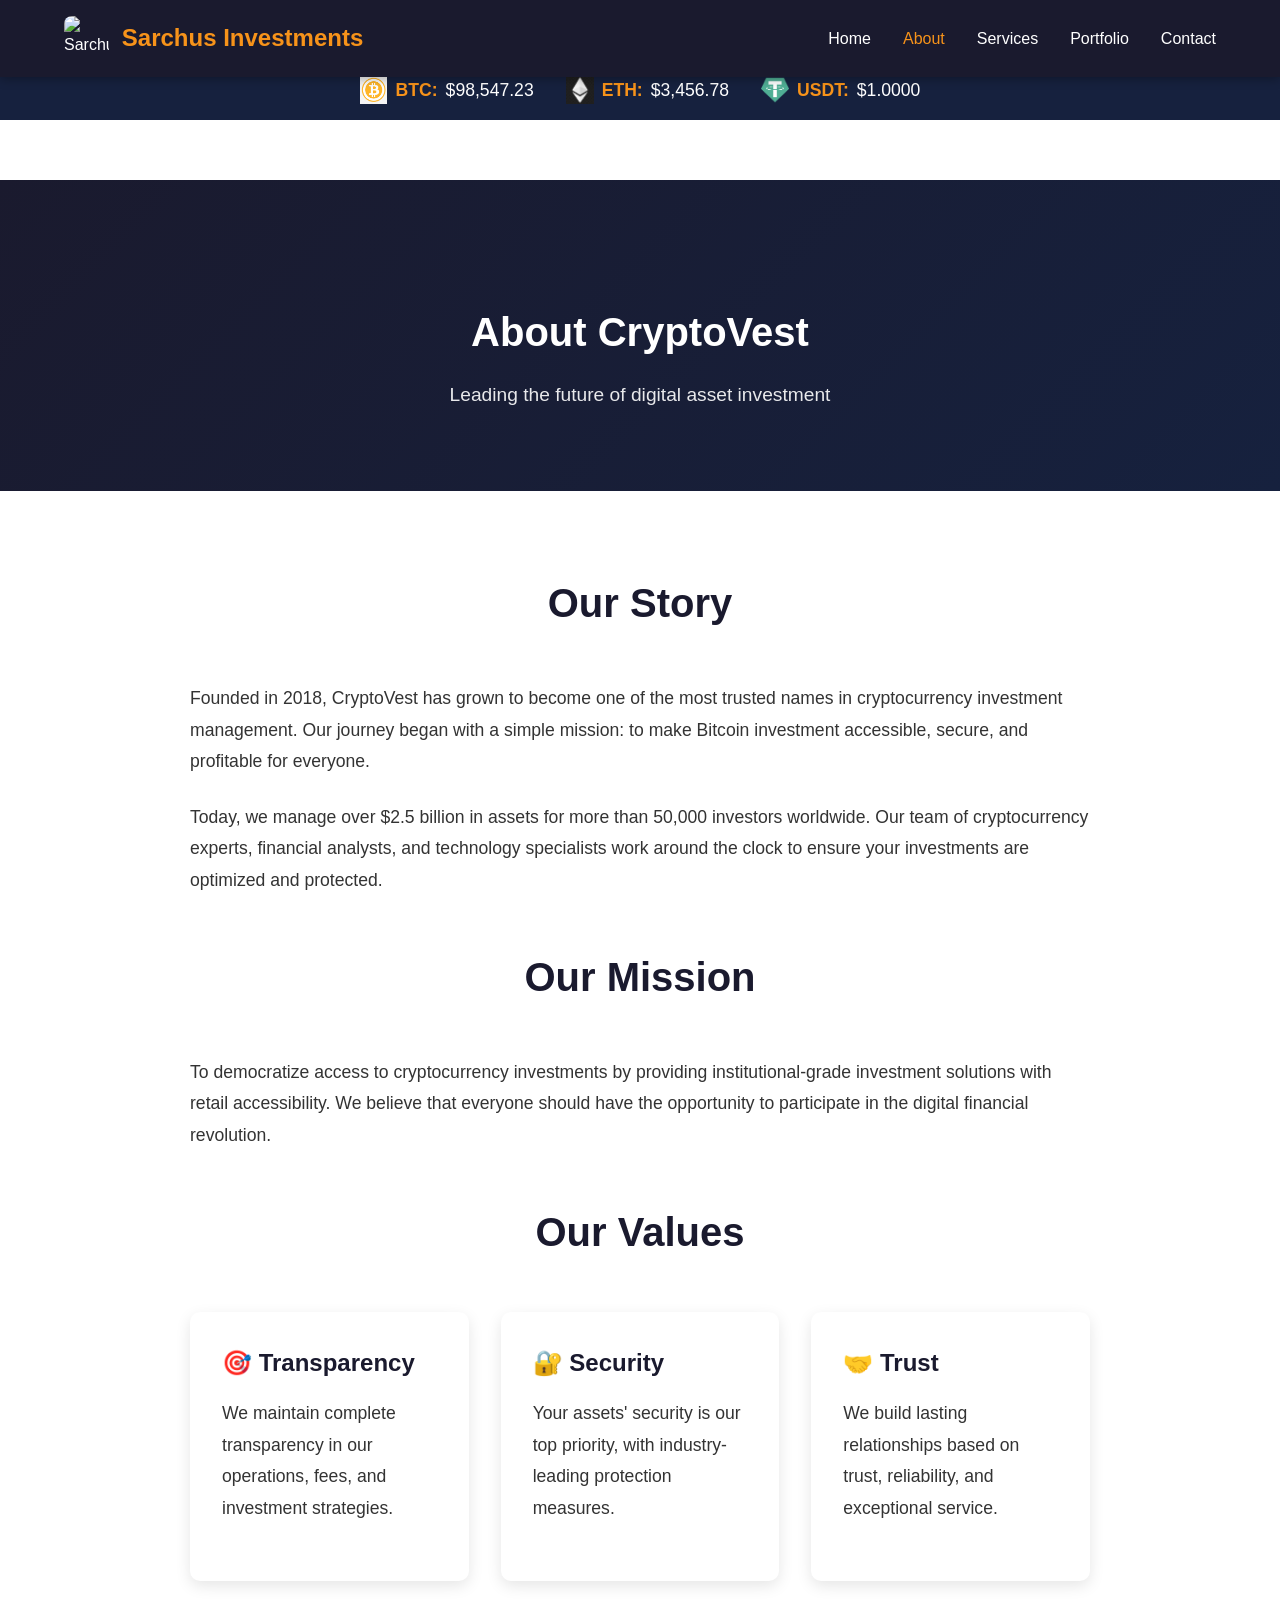
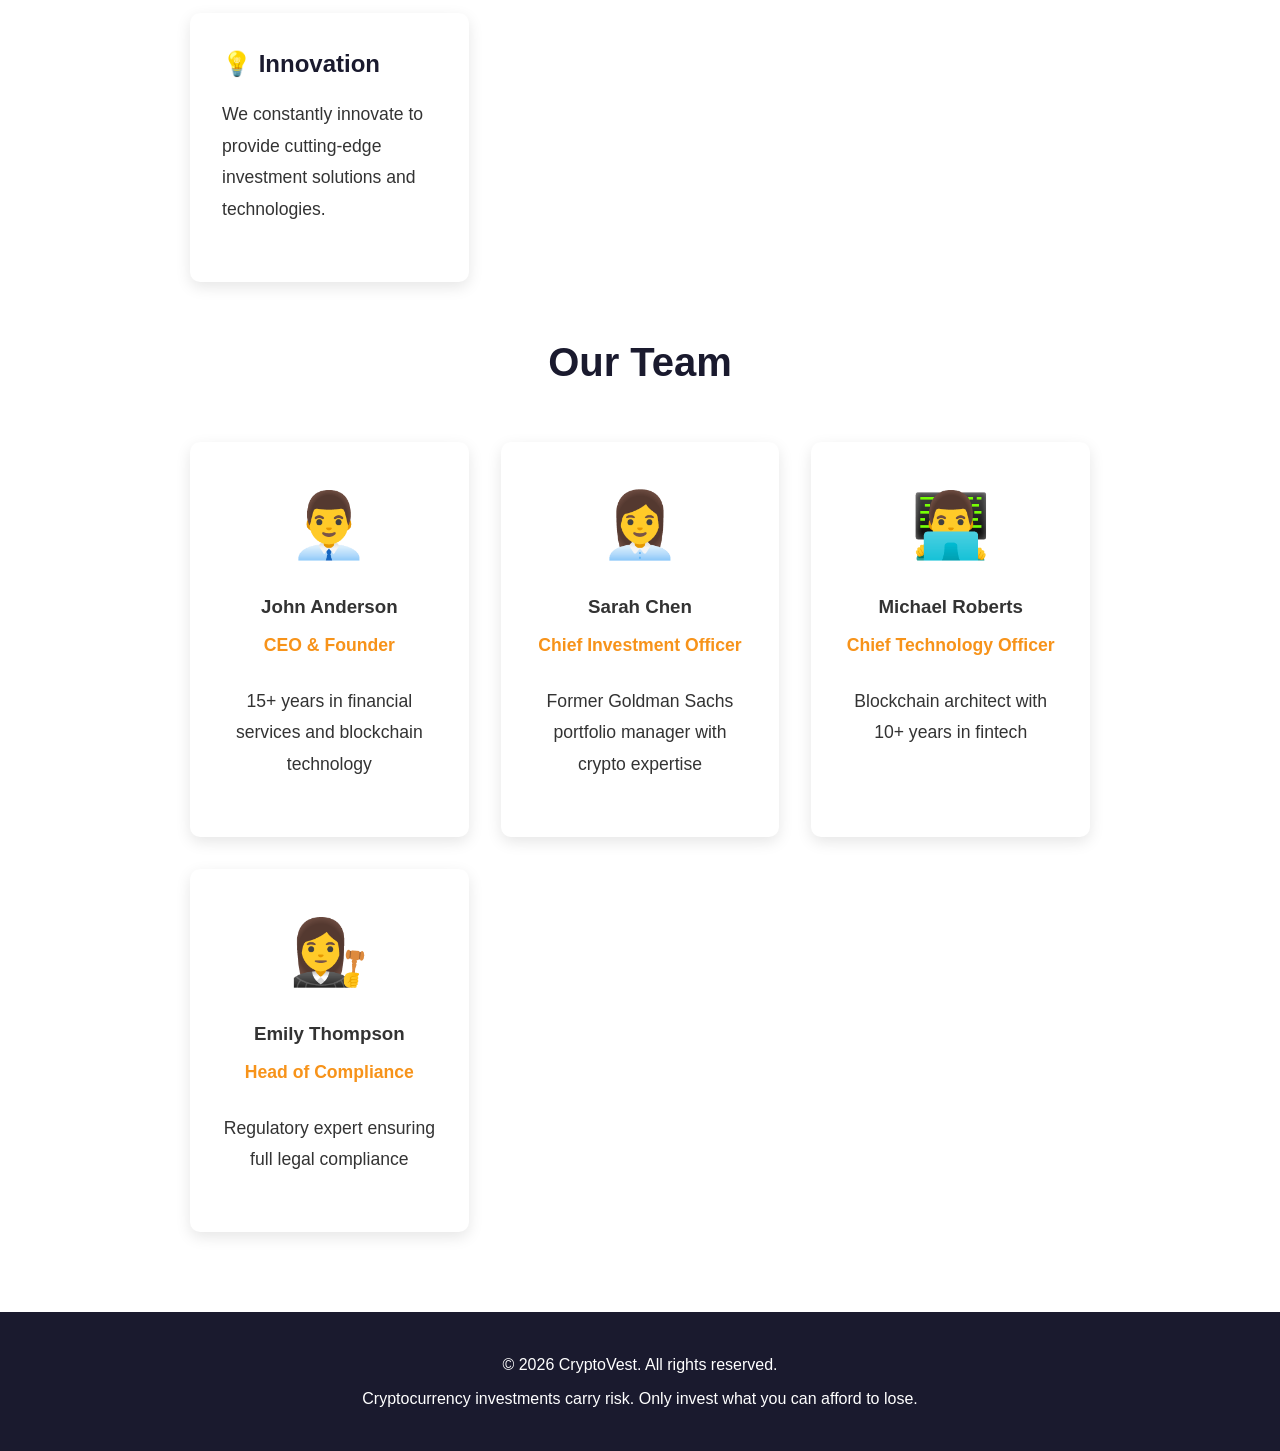
==== about.html @ 486a1a9c "Fix HTML structure and update stylesheet link" ====
<!DOCTYPE html>
<html lang="en">
<head>
    <meta charset="UTF-8">
    <meta name="viewport" content="width=device-width, initial-scale=1.0">
    <title>About Us - CryptoVest</title>
    <link rel="stylesheet" href="styles.css">
</head>
<body>
    <nav>
        <div class="container">
            <a href="index.html" class="logo-link">
                <img src="sarchusInvestments.png" alt="Sarchus Investments" class="logo-img">
                <span class="logo-text">Sarchus Investments</span>
            </a>
            <button class="mobile-menu-toggle" onclick="toggleMobileMenu()">
                <span></span>
                <span></span>
                <span></span>
            </button>
            <ul class="nav-menu">
                <li><a href="index.html">Home</a></li>
                <li><a href="about.html">About</a></li>
                <li><a href="services.html">Services</a></li>
                <li><a href="portfolio.html">Portfolio</a></li>
                <li><a href="contact.html">Contact</a></li>
            </ul>
        </div>
    </nav>

    <div class="btc-price" id="cryptoPrices">     
        <div class="crypto-price-item">
            <img src="btc.png" alt="Bitcoin" class="crypto-icon">
            <span class="crypto-name">BTC:</span>
            <span id="btcPrice">Loading...</span>
        </div>
        <div class="crypto-price-item">
            <img src="eth.png" alt="Ethereum" class="crypto-icon">
            <span class="crypto-name">ETH:</span>
            <span id="ethPrice">Loading...</span>
        </div>
        <div class="crypto-price-item">
            <img src="usdt.png" alt="USDT" class="crypto-icon">
            <span class="crypto-name">USDT:</span>
            <span id="usdtPrice">Loading...</span>
        </div>
</div>
    <section class="page-header">
        <h1>About CryptoVest</h1>
        <p>Leading the future of digital asset investment</p>
    </section>

    <section class="section">
        <div class="about-content">
            <h2>Our Story</h2>
            <p>Founded in 2018, CryptoVest has grown to become one of the most trusted names in cryptocurrency investment management. Our journey began with a simple mission: to make Bitcoin investment accessible, secure, and profitable for everyone.</p>
            
            <p>Today, we manage over $2.5 billion in assets for more than 50,000 investors worldwide. Our team of cryptocurrency experts, financial analysts, and technology specialists work around the clock to ensure your investments are optimized and protected.</p>

            <h2 style="margin-top: 3rem;">Our Mission</h2>
            <p>To democratize access to cryptocurrency investments by providing institutional-grade investment solutions with retail accessibility. We believe that everyone should have the opportunity to participate in the digital financial revolution.</p>

            <h2 style="margin-top: 3rem;">Our Values</h2>
            <div class="values-grid">
                <div class="value-card">
                    <h3>🎯 Transparency</h3>
                    <p>We maintain complete transparency in our operations, fees, and investment strategies.</p>
                </div>
                <div class="value-card">
                    <h3>🔐 Security</h3>
                    <p>Your assets' security is our top priority, with industry-leading protection measures.</p>
                </div>
                <div class="value-card">
                    <h3>🤝 Trust</h3>
                    <p>We build lasting relationships based on trust, reliability, and exceptional service.</p>
                </div>
                <div class="value-card">
                    <h3>💡 Innovation</h3>
                    <p>We constantly innovate to provide cutting-edge investment solutions and technologies.</p>
                </div>
            </div>

            <h2 style="margin-top: 3rem;">Our Team</h2>
            <div class="team-grid">
                <div class="team-member">
                    <div class="team-avatar">👨‍💼</div>
                    <h3>John Anderson</h3>
                    <p class="team-role">CEO & Founder</p>
                    <p>15+ years in financial services and blockchain technology</p>
                </div>
                <div class="team-member">
                    <div class="team-avatar">👩‍💼</div>
                    <h3>Sarah Chen</h3>
                    <p class="team-role">Chief Investment Officer</p>
                    <p>Former Goldman Sachs portfolio manager with crypto expertise</p>
                </div>
                <div class="team-member">
                    <div class="team-avatar">👨‍💻</div>
                    <h3>Michael Roberts</h3>
                    <p class="team-role">Chief Technology Officer</p>
                    <p>Blockchain architect with 10+ years in fintech</p>
                </div>
                <div class="team-member">
                    <div class="team-avatar">👩‍⚖️</div>
                    <h3>Emily Thompson</h3>
                    <p class="team-role">Head of Compliance</p>
                    <p>Regulatory expert ensuring full legal compliance</p>
                </div>
            </div>
        </div>
    </section>

    <footer>
        <p>&copy; 2026 CryptoVest. All rights reserved.</p>
        <p>Cryptocurrency investments carry risk. Only invest what you can afford to lose.</p>
    </footer>

    <script src="main.js"></script>
</body>

</html>
---- styles.css ----
* {
    margin: 0;
    padding: 0;
    box-sizing: border-box;
}

:root {
    --primary: #f7931a;
    --secondary: #4a90e2;
    --dark: #1a1a2e;
    --light: #f8f9fa;
    --accent: #16213e;
}

body {
    font-family: 'Segoe UI', Tahoma, Geneva, Verdana, sans-serif;
    line-height: 1.6;
    color: #333;
}

/* Navigation */
nav {
    background: var(--dark);
    padding: 1rem 5%;
    position: fixed;
    width: 100%;
    top: 0;
    z-index: 1000;
    box-shadow: 0 2px 10px rgba(0,0,0,0.3);
}

nav .container {
    display: flex;
    justify-content: space-between;
    align-items: center;
    max-width: 1200px;
    margin: 0 auto;
}

.logo-link {
    display: flex;
    align-items: center;
    gap: 0.8rem;
    text-decoration: none;
    transition: opacity 0.3s;
}

.logo-link:hover {
    opacity: 0.8;
}

.logo-img {
    width: 45px;
    height: 45px;
    object-fit: contain;
    border-radius: 8px;
}

.logo-text {
    font-size: 1.5rem;
    font-weight: bold;
    color: var(--primary);
}

.mobile-menu-toggle {
    display: none;
    flex-direction: column;
    gap: 4px;
    background: none;
    border: none;
    cursor: pointer;
    padding: 5px;
}

.mobile-menu-toggle.active span:nth-child(1) {
    transform: rotate(45deg) translate(5px, 5px);
}

.mobile-menu-toggle.active span:nth-child(2) {
    opacity: 0;
}

.mobile-menu-toggle.active span:nth-child(3) {
    transform: rotate(-45deg) translate(7px, -6px);
}

.mobile-menu-toggle span {
    width: 25px;
    height: 3px;
    background: white;
    border-radius: 2px;
    transition: all 0.3s;
}

.nav-menu {
    display: flex;
    list-style: none;
    gap: 2rem;
    margin: 0;
    padding: 0;
}

/* Desktop - Ensure hamburger is hidden and menu is visible */
@media (min-width: 769px) {
    .mobile-menu-toggle {
        display: none !important;
    }
    
    .nav-menu {
        position: static !important;
        flex-direction: row !important;
        width: auto !important;
        height: auto !important;
        background: transparent !important;
        padding: 0 !important;
        left: auto !important;
    }
    
    .nav-menu.active {
        left: auto !important;
    }
}

nav a {
    color: white;
    text-decoration: none;
    transition: color 0.3s;
}

nav a:hover,
nav a.active {
    color: var(--primary);
}

.nav-login {
    padding: 0.5rem 1.2rem;
    border: 2px solid var(--primary);
    border-radius: 5px;
    transition: all 0.3s;
}

.nav-login:hover {
    background: var(--primary);
    color: white !important;
}

.nav-register {
    padding: 0.5rem 1.2rem;
    background: var(--primary);
    border-radius: 5px;
    transition: all 0.3s;
}

.nav-register:hover {
    background: #d47e16;
    color: white !important;
}

/* Bitcoin Price Ticker */
.btc-price {
    background: var(--accent);
    color: white;
    padding: 1rem;
    text-align: center;
    font-size: 1.1rem;
    margin-top: 60px;
    display: flex;
    align-items: center;
    justify-content: center;
    gap: 2rem;
    flex-wrap: wrap;
}

.crypto-price-item {
    display: flex;
    align-items: center;
    gap: 0.5rem;
}

.crypto-icon {
    width: 28px;
    height: 28px;
    object-fit: contain;
    animation: pulse 2s infinite;
}

.crypto-name {
    font-weight: bold;
    color: var(--primary);
}

@keyframes pulse {
    0%, 100% {
        transform: scale(1);
    }
    50% {
        transform: scale(1.05);
    }
}

/* Hero Section */
.hero {
    background: linear-gradient(135deg, var(--dark) 0%, var(--accent) 100%);
    color: white;
    padding: 150px 5% 100px;
    text-align: center;
}

.hero h1 {
    font-size: 3rem;
    margin-bottom: 1rem;
    animation: fadeInUp 1s ease;
}

.hero p {
    font-size: 1.3rem;
    margin-bottom: 2rem;
    opacity: 0.9;
}

/* Page Header */
.page-header {
    background: linear-gradient(135deg, var(--dark) 0%, var(--accent) 100%);
    color: white;
    padding: 120px 5% 80px;
    text-align: center;
    margin-top: 60px;
}

.page-header h1 {
    font-size: 2.5rem;
    margin-bottom: 1rem;
}

.page-header p {
    font-size: 1.2rem;
    opacity: 0.9;
}

/* CTA Button */
.cta-button {
    background: var(--primary);
    color: white;
    padding: 15px 40px;
    border: none;
    border-radius: 50px;
    font-size: 1.1rem;
    cursor: pointer;
    transition: transform 0.3s, box-shadow 0.3s;
}

.cta-button:hover {
    transform: translateY(-3px);
    box-shadow: 0 10px 25px rgba(247, 147, 26, 0.4);
}

/* Stats Section */
.stats {
    display: grid;
    grid-template-columns: repeat(auto-fit, minmax(250px, 1fr));
    gap: 2rem;
    padding: 3rem 5%;
    background: var(--light);
    max-width: 1200px;
    margin: -50px auto 0;
    border-radius: 10px;
    box-shadow: 0 5px 20px rgba(0,0,0,0.1);
}

.stat-card {
    text-align: center;
    padding: 2rem;
}

.stat-card h3 {
    font-size: 2.5rem;
    color: var(--primary);
    margin-bottom: 0.5rem;
}

/* Section */
.section {
    padding: 80px 5%;
    max-width: 1200px;
    margin: 0 auto;
}

.section h2 {
    font-size: 2.5rem;
    text-align: center;
    margin-bottom: 3rem;
    color: var(--dark);
}

/* Features */
.features {
    display: grid;
    grid-template-columns: repeat(auto-fit, minmax(300px, 1fr));
    gap: 2rem;
}

.feature-card {
    background: white;
    padding: 2rem;
    border-radius: 10px;
    box-shadow: 0 5px 15px rgba(0,0,0,0.1);
    transition: transform 0.3s;
}

.feature-card:hover {
    transform: translateY(-10px);
}

.feature-icon {
    font-size: 3rem;
    margin-bottom: 1rem;
}

.feature-card h3 {
    color: var(--dark);
    margin-bottom: 1rem;
}

/* Pricing */
.pricing {
    background: var(--light);
}

.pricing-cards {
    display: grid;
    grid-template-columns: repeat(auto-fit, minmax(280px, 1fr));
    gap: 2rem;
}

.pricing-card {
    background: white;
    padding: 2rem;
    border-radius: 10px;
    text-align: center;
    box-shadow: 0 5px 15px rgba(0,0,0,0.1);
    transition: transform 0.3s;
}

.pricing-card:hover {
    transform: scale(1.05);
}

.pricing-card.featured {
    border: 3px solid var(--primary);
    transform: scale(1.05);
}

.price {
    font-size: 3rem;
    color: var(--primary);
    margin: 1rem 0;
}

.price span {
    font-size: 1.2rem;
}

.pricing-features {
    list-style: none;
    margin: 2rem 0;
    text-align: left;
}

.pricing-features li {
    padding: 0.5rem 0;
    border-bottom: 1px solid #eee;
}

.pricing-features li:before {
    content: "✓ ";
    color: var(--primary);
    font-weight: bold;
    margin-right: 0.5rem;
}

/* About Page Styles */
.about-content {
    max-width: 900px;
    margin: 0 auto;
}

.about-content p {
    margin-bottom: 1.5rem;
    font-size: 1.1rem;
    line-height: 1.8;
}

.values-grid {
    display: grid;
    grid-template-columns: repeat(auto-fit, minmax(250px, 1fr));
    gap: 2rem;
    margin-top: 2rem;
}

.value-card {
    background: white;
    padding: 2rem;
    border-radius: 10px;
    box-shadow: 0 5px 15px rgba(0,0,0,0.1);
}

.value-card h3 {
    font-size: 1.5rem;
    margin-bottom: 1rem;
    color: var(--dark);
}

.team-grid {
    display: grid;
    grid-template-columns: repeat(auto-fit, minmax(250px, 1fr));
    gap: 2rem;
    margin-top: 2rem;
}

.team-member {
    background: white;
    padding: 2rem;
    border-radius: 10px;
    box-shadow: 0 5px 15px rgba(0,0,0,0.1);
    text-align: center;
}

.team-avatar {
    font-size: 4rem;
    margin-bottom: 1rem;
}

.team-role {
    color: var(--primary);
    font-weight: bold;
    margin: 0.5rem 0;
}

/* Services Page Styles */
.services-grid {
    display: grid;
    gap: 3rem;
}

.service-detail {
    background: white;
    padding: 2.5rem;
    border-radius: 10px;
    box-shadow: 0 5px 15px rgba(0,0,0,0.1);
}

.service-icon {
    font-size: 4rem;
    margin-bottom: 1rem;
}

.service-detail h2 {
    color: var(--dark);
    margin-bottom: 1rem;
    text-align: left;
    font-size: 1.8rem;
}

.service-detail p {
    margin-bottom: 1.5rem;
    line-height: 1.8;
}

.service-list {
    list-style: none;
    margin: 1.5rem 0;
}

.service-list li {
    padding: 0.5rem 0;
    padding-left: 1.5rem;
    position: relative;
}

.service-list li:before {
    content: "✓";
    color: var(--primary);
    position: absolute;
    left: 0;
    font-weight: bold;
}

.process-steps {
    display: grid;
    grid-template-columns: repeat(auto-fit, minmax(200px, 1fr));
    gap: 2rem;
    margin-top: 3rem;
}

.step {
    text-align: center;
    padding: 2rem;
}

.step-number {
    width: 60px;
    height: 60px;
    background: var(--primary);
    color: white;
    border-radius: 50%;
    display: flex;
    align-items: center;
    justify-content: center;
    font-size: 1.5rem;
    font-weight: bold;
    margin: 0 auto 1rem;
}

/* Portfolio Page Styles */
.portfolio-summary {
    display: grid;
    grid-template-columns: repeat(auto-fit, minmax(250px, 1fr));
    gap: 2rem;
    margin-bottom: 3rem;
}

.summary-card {
    background: white;
    padding: 2rem;
    border-radius: 10px;
    box-shadow: 0 5px 15px rgba(0,0,0,0.1);
}

.summary-card h3 {
    font-size: 1rem;
    color: #666;
    margin-bottom: 1rem;
}

.portfolio-value {
    font-size: 2rem;
    font-weight: bold;
    color: var(--dark);
    margin-bottom: 0.5rem;
}

.change {
    font-size: 1rem;
    padding: 0.3rem 0.8rem;
    border-radius: 5px;
    background: #f0f0f0;
}

.change.positive {
    color: #27ae60;
    background: #d5f4e6;
}

.change.negative {
    color: #e74c3c;
    background: #fadbd8;
}

.portfolio-calculator {
    background: white;
    padding: 2.5rem;
    border-radius: 10px;
    box-shadow: 0 5px 15px rgba(0,0,0,0.1);
    margin-bottom: 3rem;
}

.calculator-inputs {
    display: grid;
    gap: 1.5rem;
}

.input-group {
    display: flex;
    flex-direction: column;
}

.input-group label {
    margin-bottom: 0.5rem;
    font-weight: 600;
}

.input-group input {
    padding: 12px;
    border: 1px solid #ddd;
    border-radius: 5px;
    font-size: 1rem;
}

.calculator-result {
    margin-top: 2rem;
    padding: 2rem;
    background: var(--light);
    border-radius: 10px;
}

.result-grid {
    display: grid;
    gap: 1rem;
    margin-top: 1rem;
}

.result-item {
    display: flex;
    justify-content: space-between;
    padding: 1rem;
    background: white;
    border-radius: 5px;
}

.result-label {
    font-weight: 600;
}

.result-value {
    font-size: 1.2rem;
    font-weight: bold;
}

.market-info {
    background: white;
    padding: 2.5rem;
    border-radius: 10px;
    box-shadow: 0 5px 15px rgba(0,0,0,0.1);
    margin-bottom: 3rem;
}

.market-stats {
    display: grid;
    grid-template-columns: repeat(auto-fit, minmax(200px, 1fr));
    gap: 2rem;
    margin-top: 2rem;
}

.market-stat {
    text-align: center;
    padding: 1.5rem;
    background: var(--light);
    border-radius: 10px;
}

.market-stat h4 {
    color: #666;
    margin-bottom: 0.5rem;
}

.market-stat p {
    font-size: 1.5rem;
    font-weight: bold;
    color: var(--primary);
}

.demo-notice {
    background: #fff3cd;
    border: 2px solid #ffc107;
    padding: 2rem;
    border-radius: 10px;
    text-align: center;
}

.demo-notice h3 {
    color: #856404;
    margin-bottom: 1rem;
}

.demo-notice a {
    color: var(--primary);
    text-decoration: none;
    font-weight: bold;
}

/* Contact Page Styles */
.contact-container {
    display: grid;
    grid-template-columns: 1fr 2fr;
    gap: 3rem;
}

.contact-info {
    background: white;
    padding: 2rem;
    border-radius: 10px;
    box-shadow: 0 5px 15px rgba(0,0,0,0.1);
    height: fit-content;
}

.info-item {
    display: flex;
    gap: 1rem;
    margin-bottom: 2rem;
    padding-bottom: 2rem;
    border-bottom: 1px solid #eee;
}

.info-icon {
    font-size: 2rem;
}

.info-item h3 {
    color: var(--dark);
    margin-bottom: 0.5rem;
}

.social-links {
    margin-top: 2rem;
}

.social-icons {
    display: flex;
    gap: 1rem;
    margin-top: 1rem;
}

.social-icon {
    padding: 0.8rem 1.5rem;
    background: var(--primary);
    color: white;
    text-decoration: none;
    border-radius: 5px;
    transition: transform 0.3s;
}

.social-icon:hover {
    transform: translateY(-3px);
}

.contact-form-container {
    background: white;
    padding: 2.5rem;
    border-radius: 10px;
    box-shadow: 0 5px 15px rgba(0,0,0,0.1);
}

.contact-form {
    display: grid;
    gap: 1.5rem;
}

.form-row {
    display: grid;
    grid-template-columns: 1fr 1fr;
    gap: 1rem;
}

.form-group {
    display: flex;
    flex-direction: column;
}

.form-group label {
    margin-bottom: 0.5rem;
    font-weight: 600;
}

.form-group input,
.form-group textarea,
.form-group select {
    padding: 12px;
    border: 1px solid #ddd;
    border-radius: 5px;
    font-size: 1rem;
}

.form-group textarea {
    resize: vertical;
}

.checkbox-group {
    flex-direction: row;
    align-items: center;
}

.checkbox-group input[type="checkbox"] {
    width: auto;
    margin-right: 0.5rem;
}

.checkbox-group a {
    color: var(--primary);
    text-decoration: none;
}

.success-message {
    background: #d4edda;
    border: 2px solid #28a745;
    padding: 2rem;
    border-radius: 10px;
    text-align: center;
}

.success-message h3 {
    color: #155724;
    margin-bottom: 1rem;
}

.faq-container {
    display: grid;
    gap: 2rem;
    max-width: 900px;
    margin: 0 auto;
}

.faq-item {
    background: white;
    padding: 2rem;
    border-radius: 10px;
    box-shadow: 0 5px 15px rgba(0,0,0,0.1);
}

.faq-item h3 {
    color: var(--dark);
    margin-bottom: 1rem;
}

/* Footer */
footer {
    background: var(--dark);
    color: white;
    text-align: center;
    padding: 2rem 5%;
}

footer p {
    margin: 0.5rem 0;
}

/* Animations */
@keyframes fadeInUp {
    from {
        opacity: 0;
        transform: translateY(30px);
    }
    to {
        opacity: 1;
        transform: translateY(0);
    }
}

/* Responsive Design */
@media (max-width: 768px) {
    .hero h1 {
        font-size: 2rem;
    }
    
    nav ul {
        gap: 1rem;
        font-size: 0.9rem;
    }

    .stats {
        margin-top: 0;
    }

    .contact-container {
        grid-template-columns: 1fr;
    }

    .form-row {
        grid-template-columns: 1fr;
    }
}

@media (max-width: 480px) {
    .logo {
        font-size: 1.4rem;
    }

    nav ul {
        gap: 0.5rem;
        font-size: 0.8rem;
    }

    .hero h1 {
        font-size: 1.5rem;
    }

    .hero p {
        font-size: 1rem;
    }
}
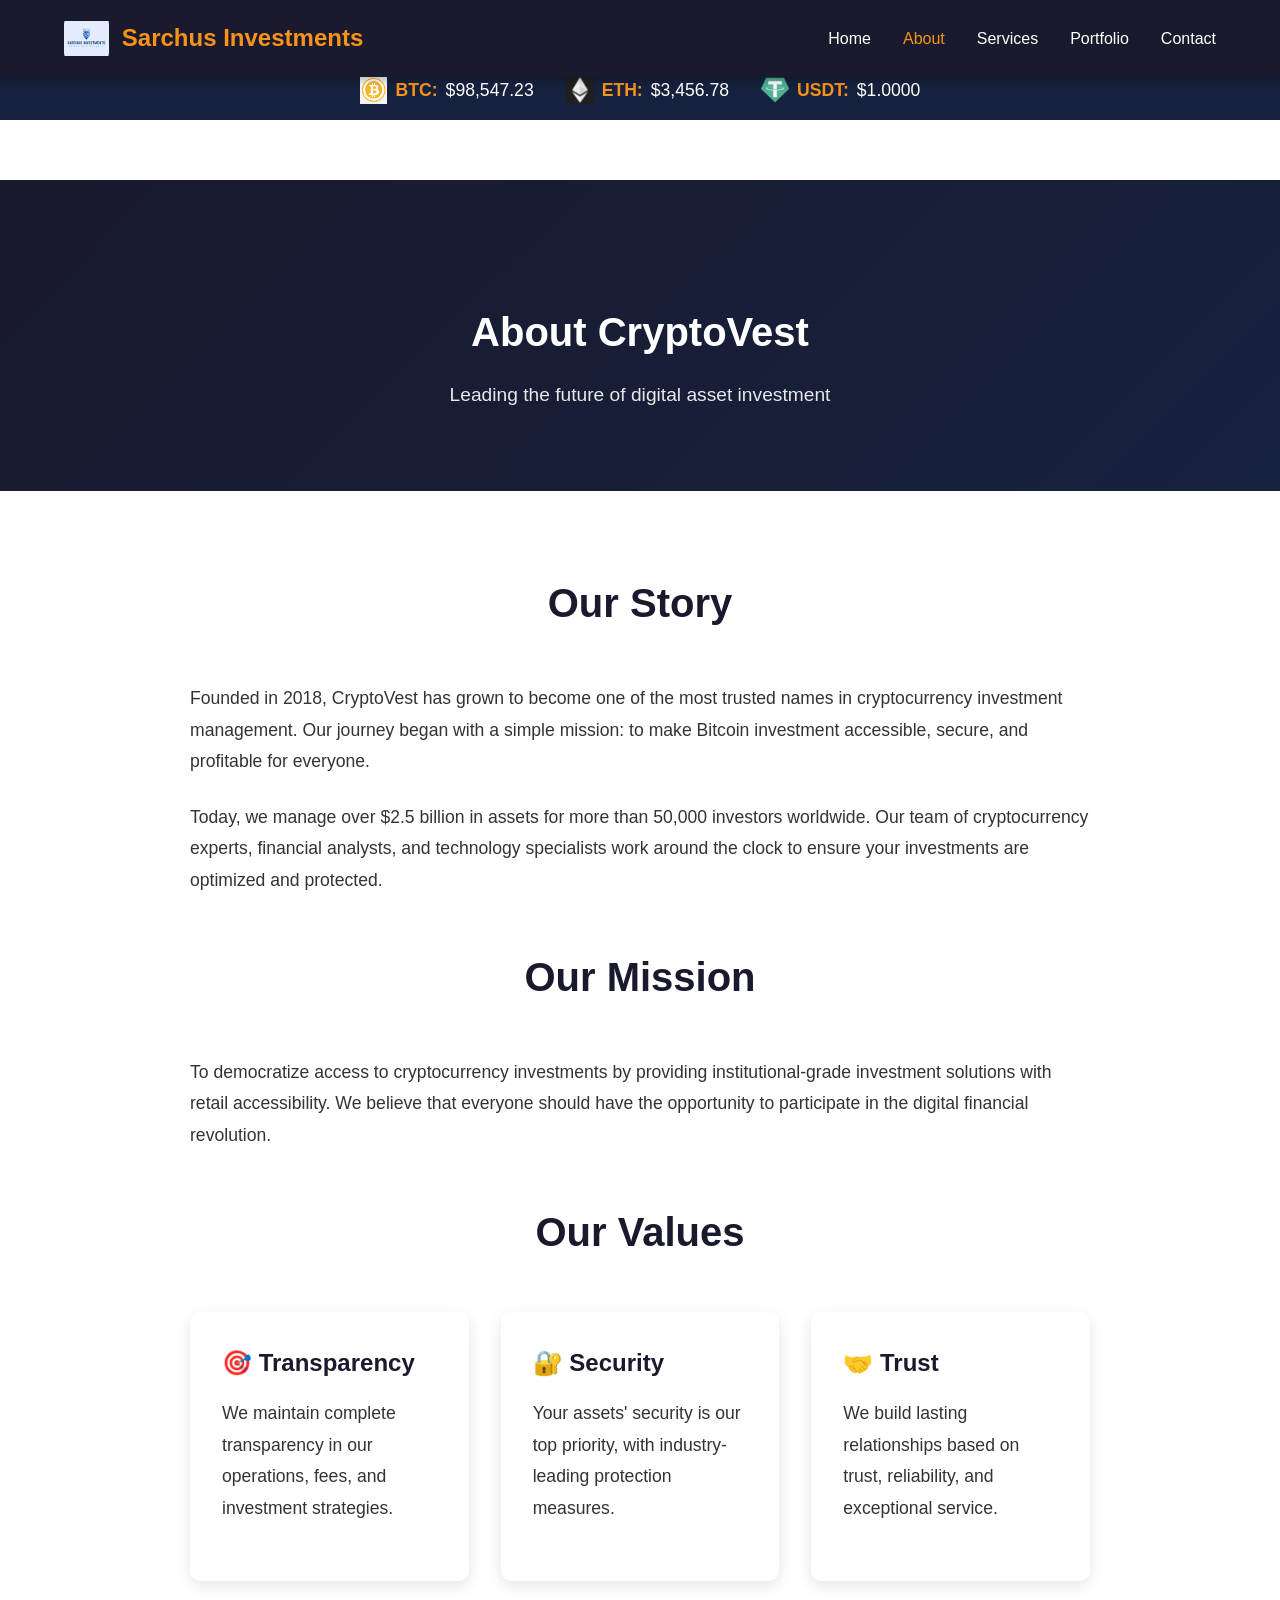
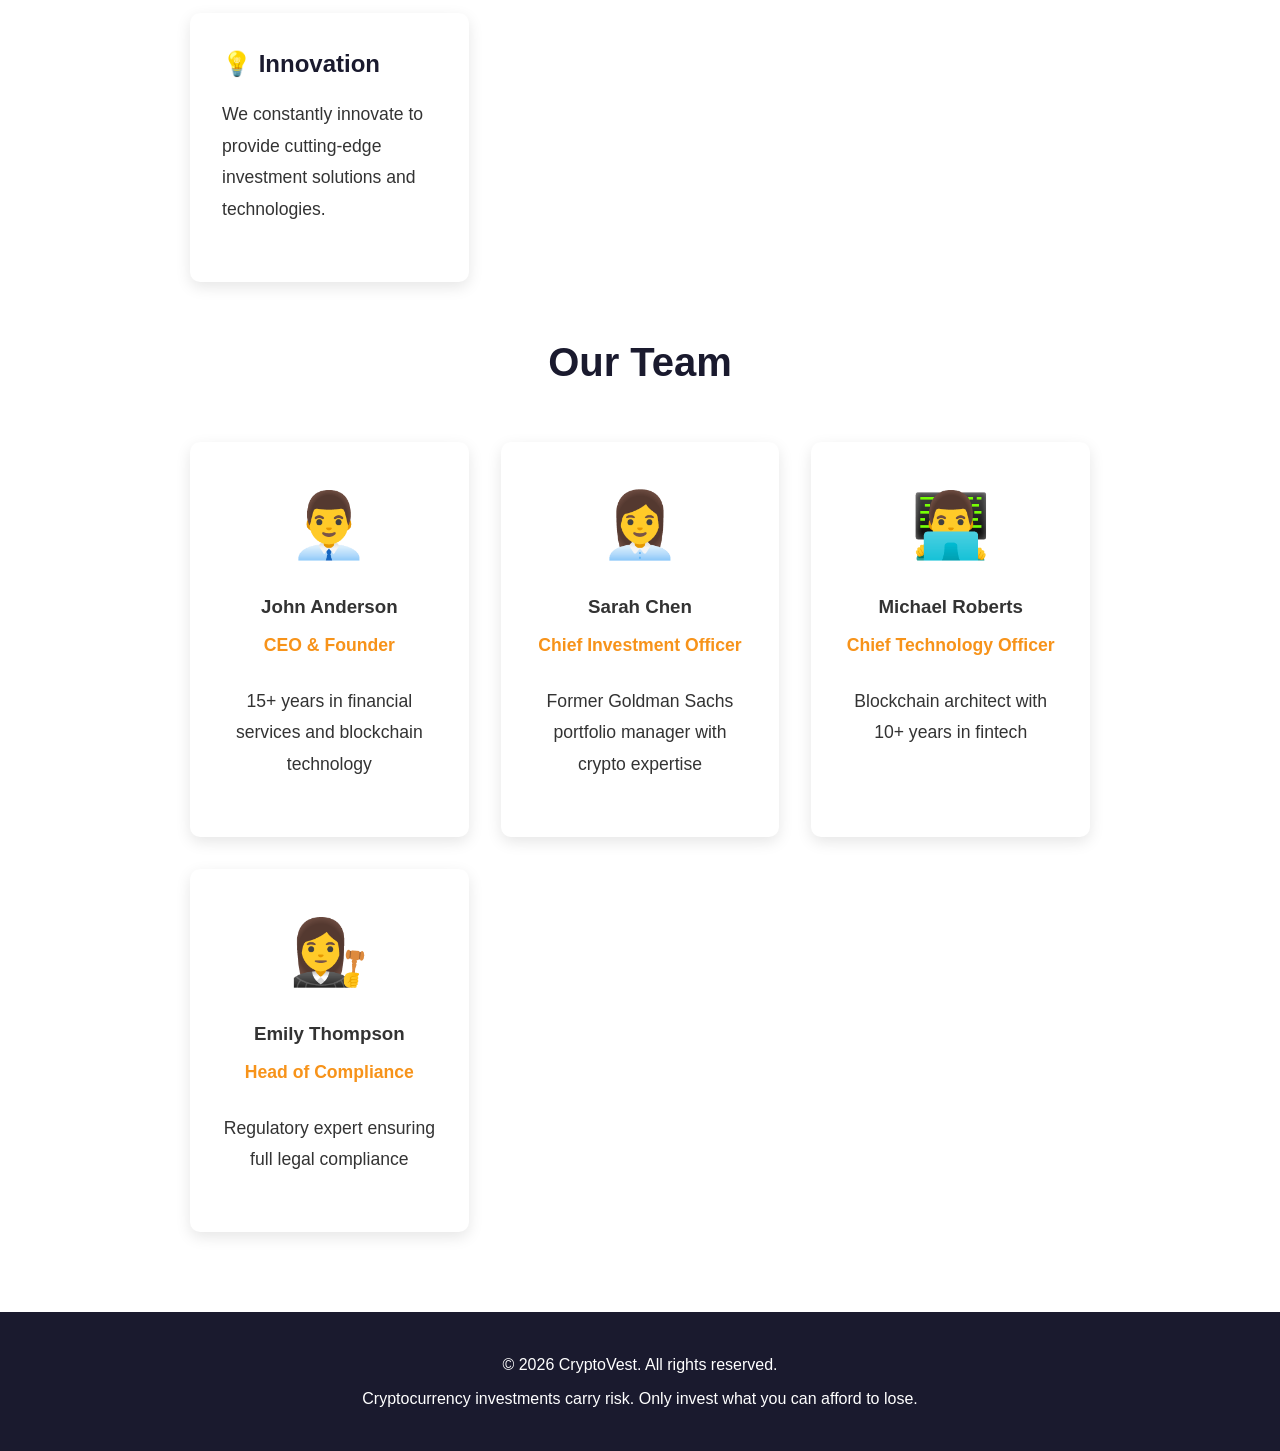
==== commit aa0611a1: "Update about.html" ====
--- a/about.html
+++ b/about.html
@@ -10,7 +10,7 @@
     <nav>
         <div class="container">
             <a href="index.html" class="logo-link">
-                <img src="sarchusInvestments.png" alt="Sarchus Investments" class="logo-img">
+                <img src="SarchusInvestments.png" alt="Sarchus Investments" class="logo-img">
                 <span class="logo-text">Sarchus Investments</span>
             </a>
             <button class="mobile-menu-toggle" onclick="toggleMobileMenu()">
@@ -119,3 +119,4 @@
 </body>
 
 </html>
+
--- a/styles.css
+++ b/styles.css
@@ -876,4 +876,4 @@
     .hero p {
         font-size: 1rem;
     }
-}+}
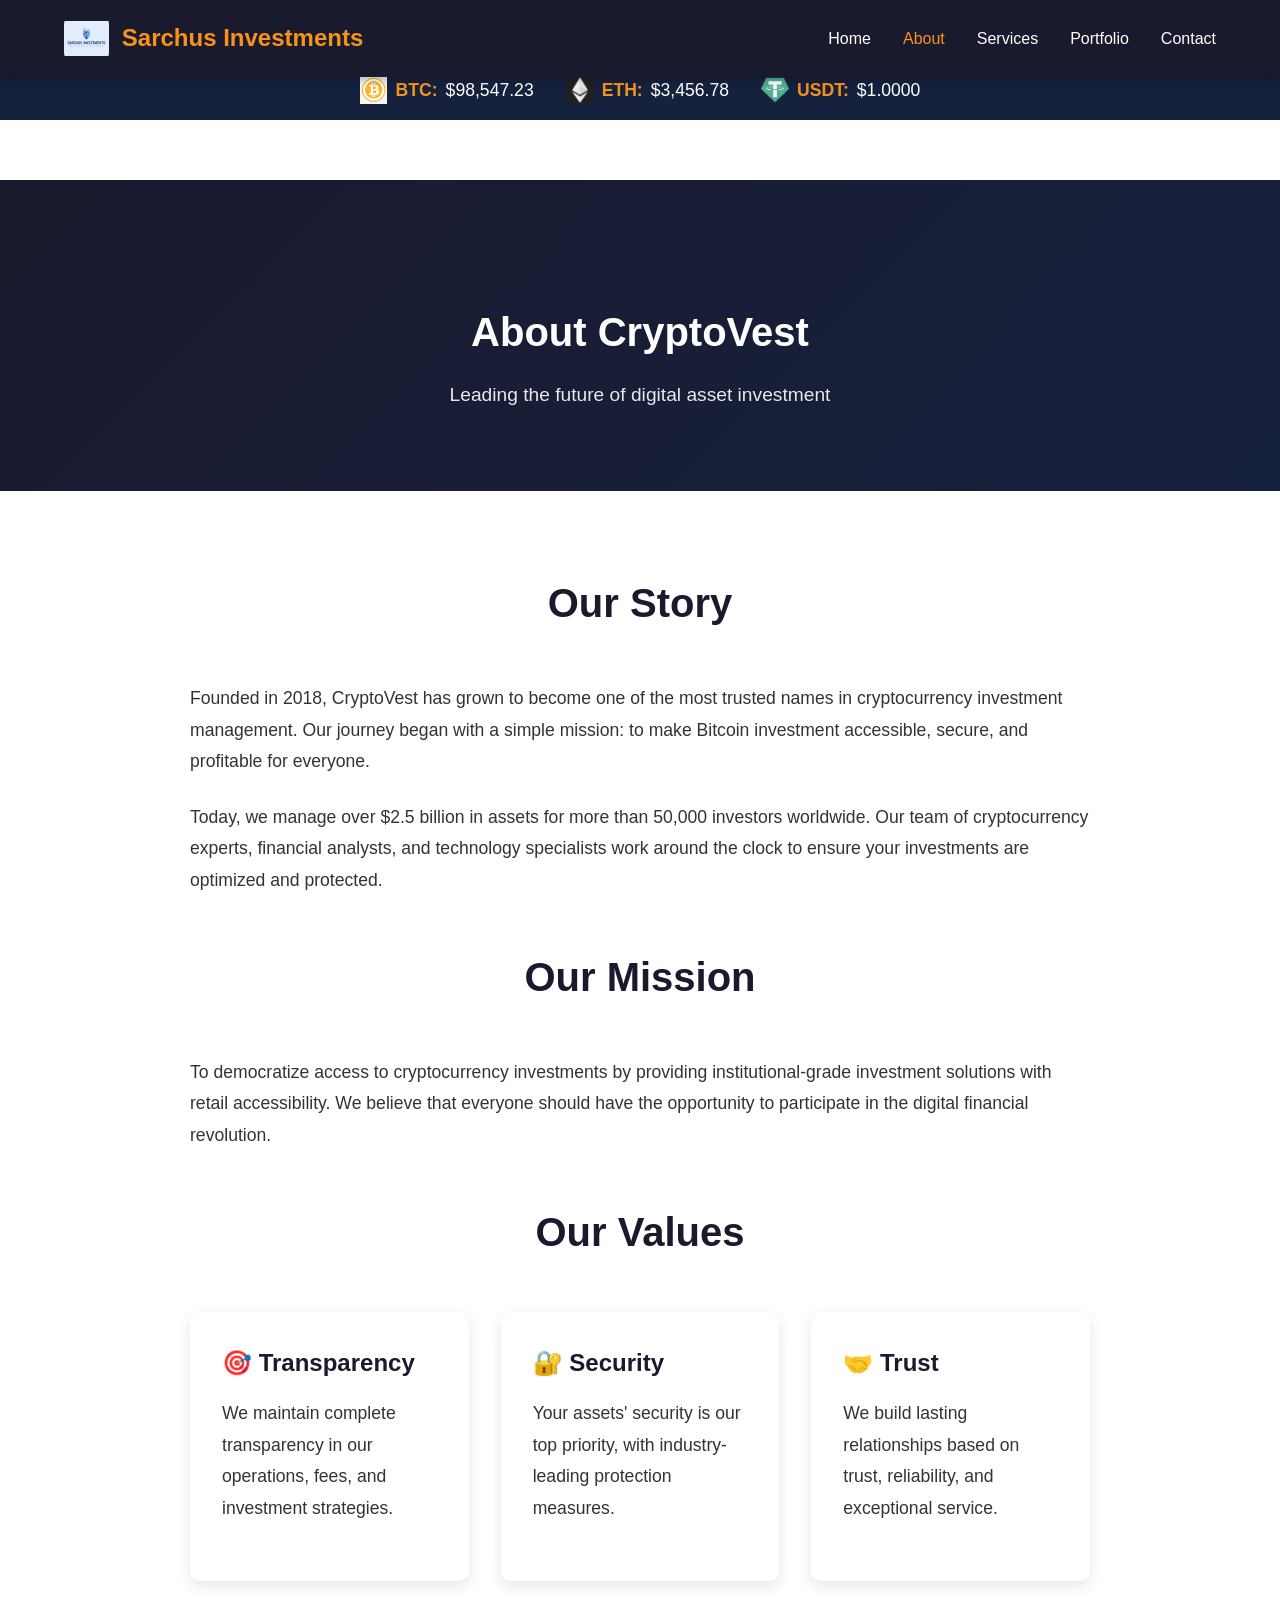
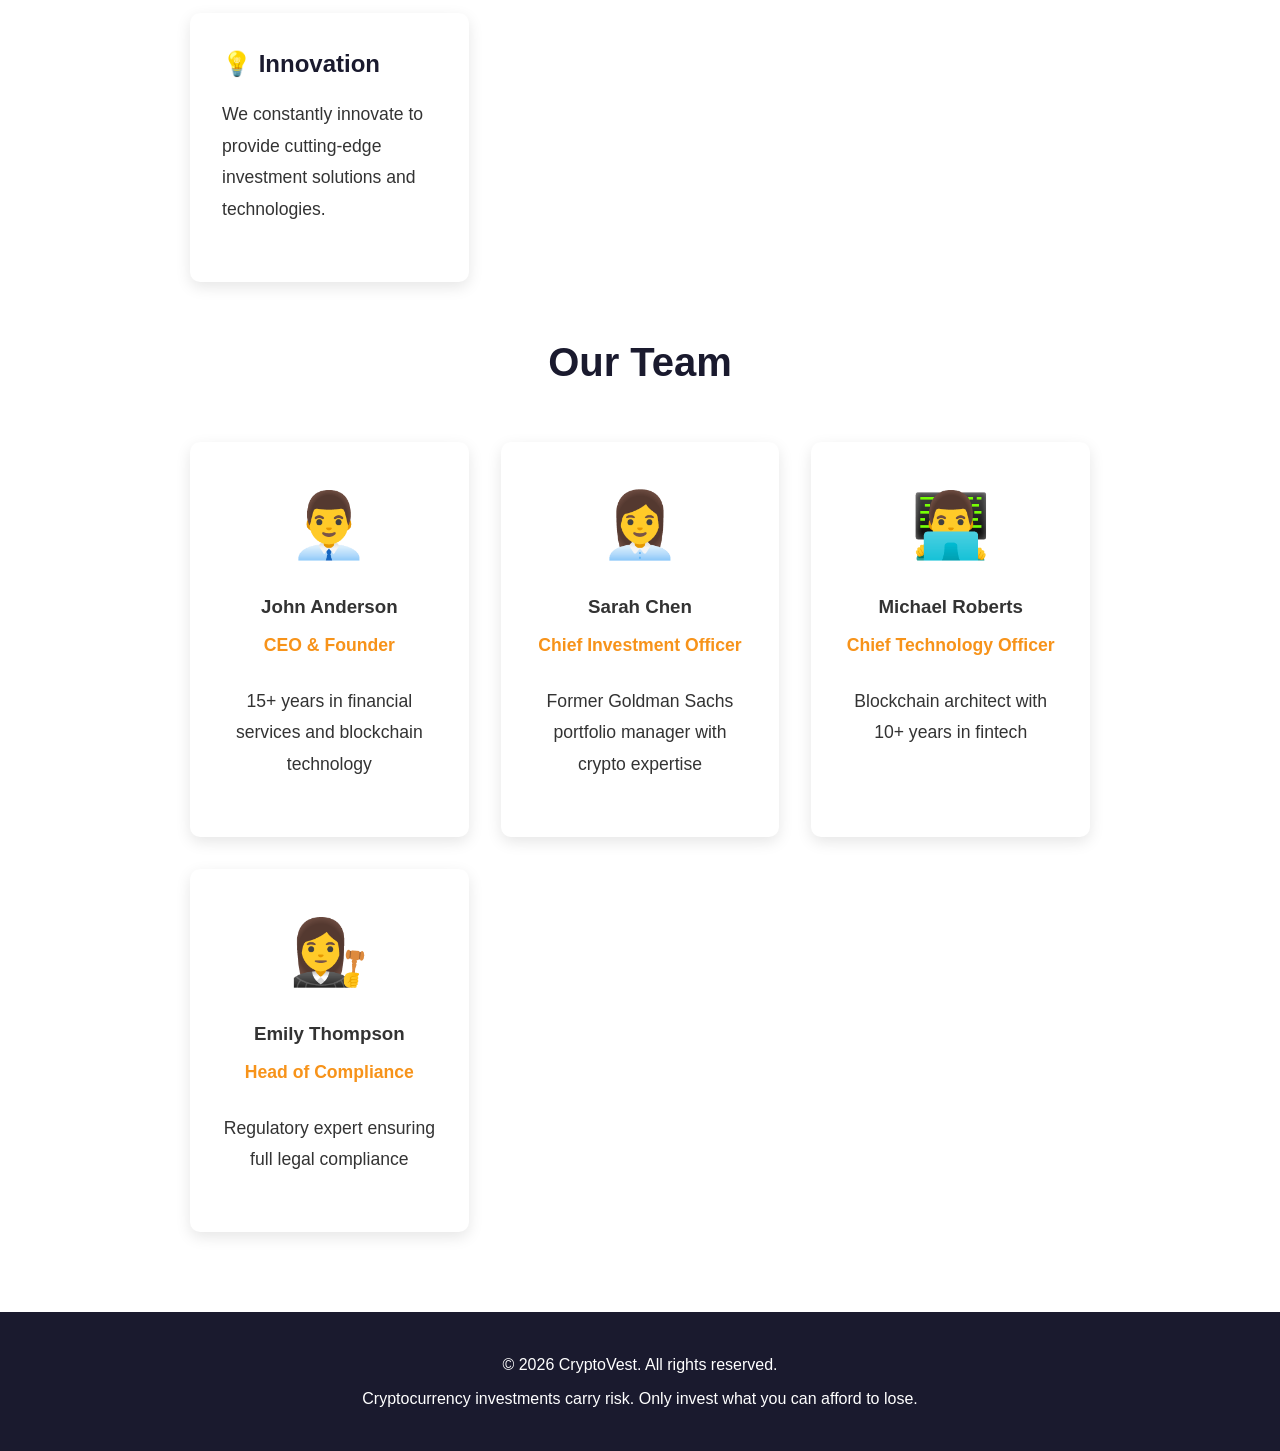
==== commit d9049391: "Update about.html" ====
--- a/about.html
+++ b/about.html
@@ -4,6 +4,7 @@
     <meta charset="UTF-8">
     <meta name="viewport" content="width=device-width, initial-scale=1.0">
     <title>About Us - CryptoVest</title>
+   <link rel="icon" type="png" href="SarchusInvestments.png">
     <link rel="stylesheet" href="styles.css">
 </head>
 <body>
@@ -120,3 +121,4 @@
 
 </html>
 
+
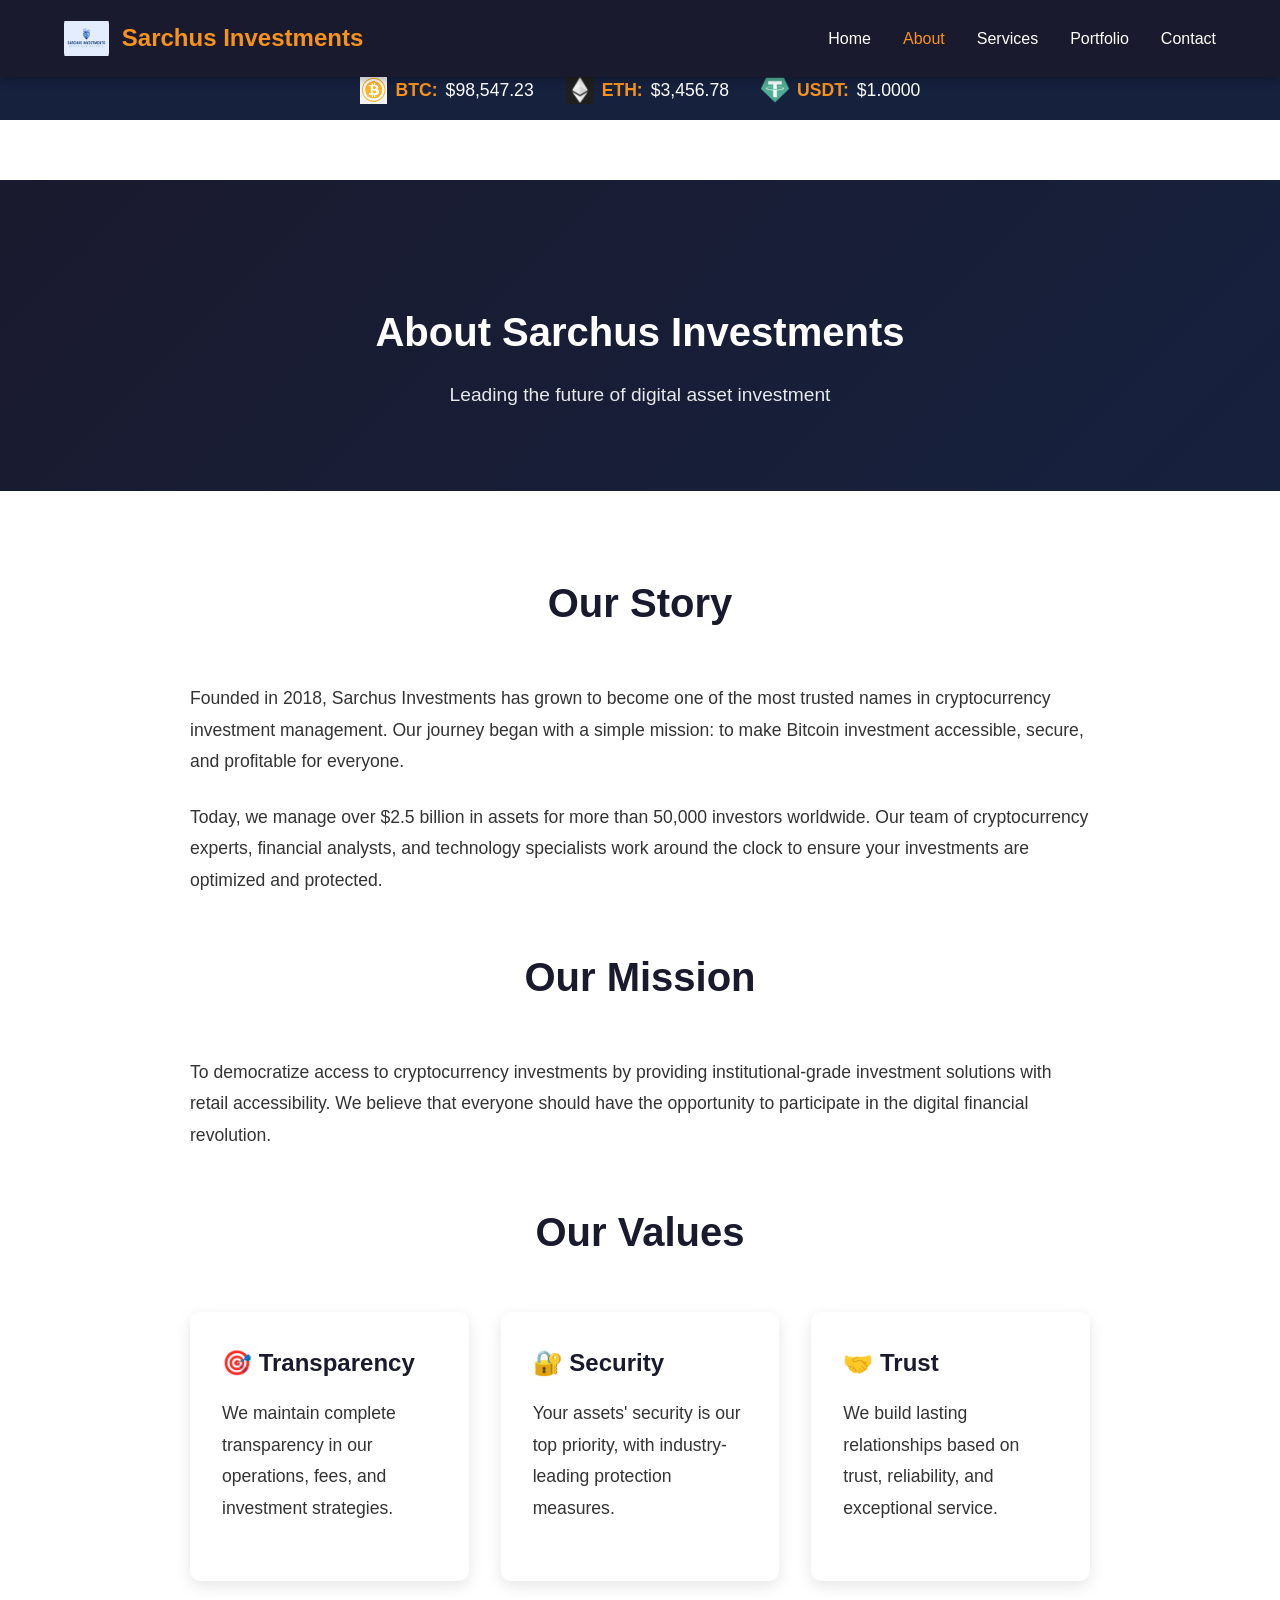
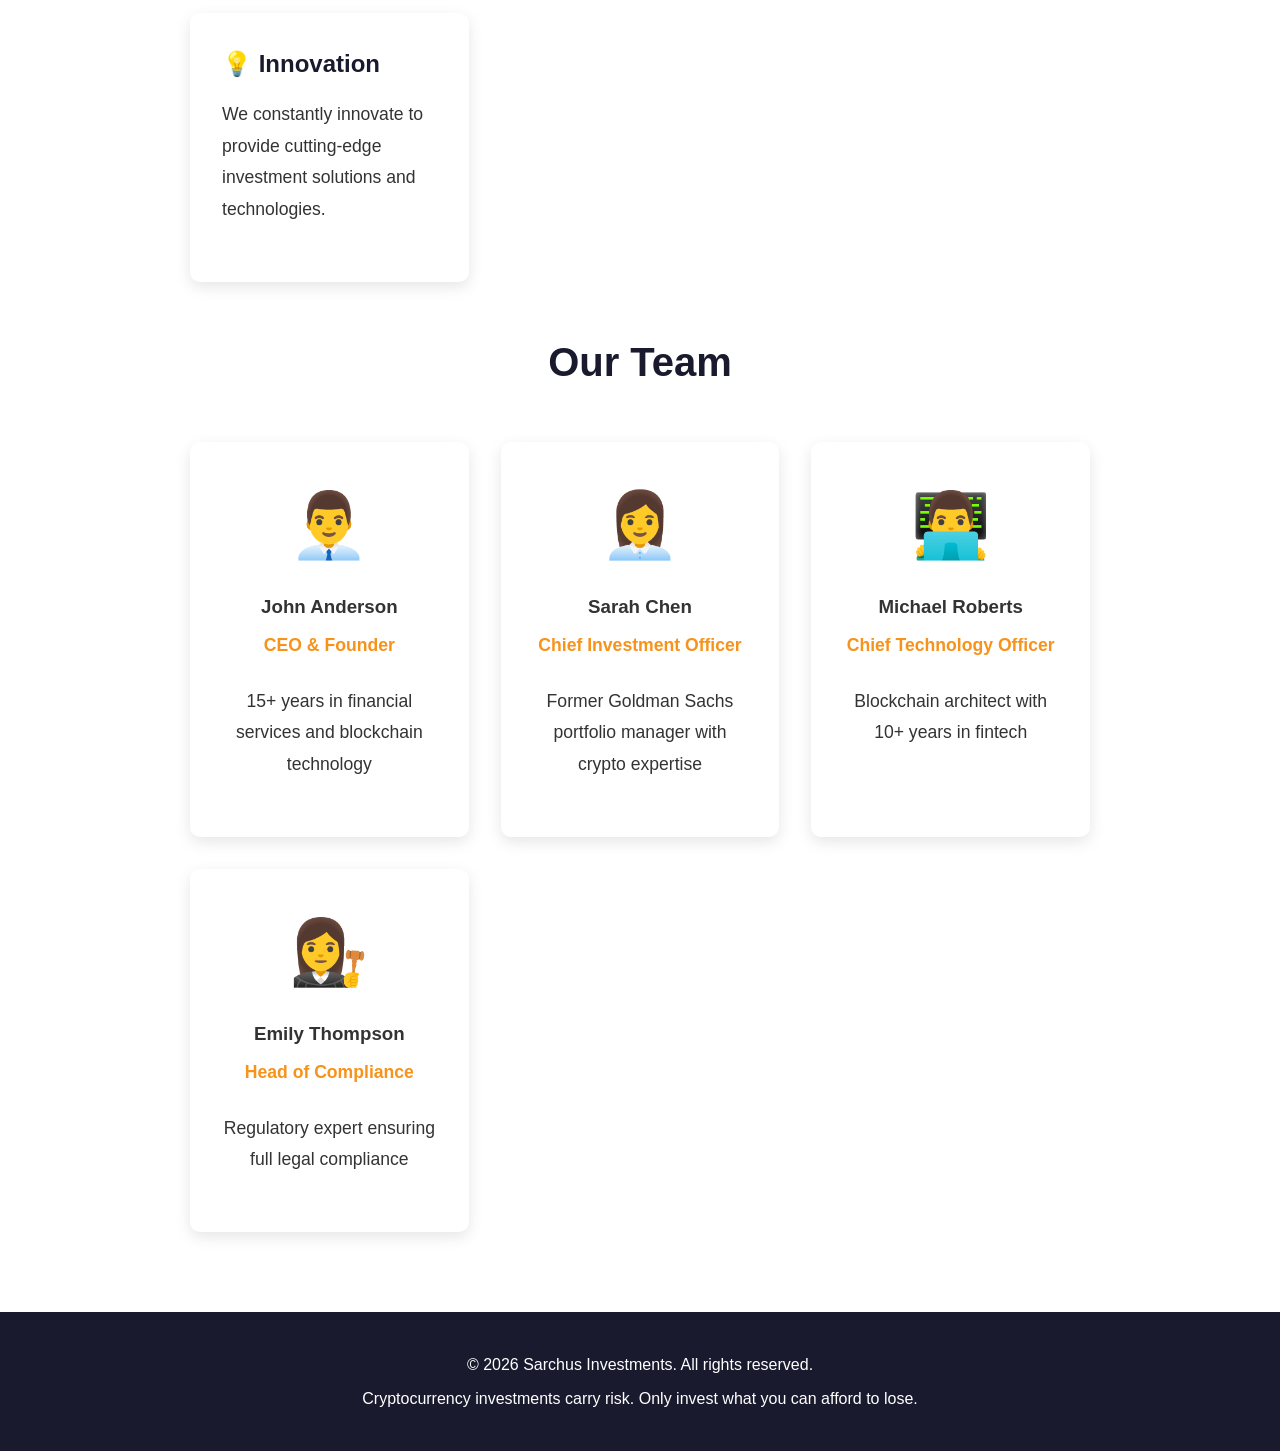
==== commit 2a26fcf3: "Update about.html" ====
--- a/about.html
+++ b/about.html
@@ -3,7 +3,7 @@
 <head>
     <meta charset="UTF-8">
     <meta name="viewport" content="width=device-width, initial-scale=1.0">
-    <title>About Us - CryptoVest</title>
+    <title>About Us - Sarchus Investments</title>
    <link rel="icon" type="png" href="SarchusInvestments.png">
     <link rel="stylesheet" href="styles.css">
 </head>
@@ -47,14 +47,14 @@
         </div>
 </div>
     <section class="page-header">
-        <h1>About CryptoVest</h1>
+        <h1>About Sarchus Investments</h1>
         <p>Leading the future of digital asset investment</p>
     </section>
 
     <section class="section">
         <div class="about-content">
             <h2>Our Story</h2>
-            <p>Founded in 2018, CryptoVest has grown to become one of the most trusted names in cryptocurrency investment management. Our journey began with a simple mission: to make Bitcoin investment accessible, secure, and profitable for everyone.</p>
+            <p>Founded in 2018, Sarchus Investments has grown to become one of the most trusted names in cryptocurrency investment management. Our journey began with a simple mission: to make Bitcoin investment accessible, secure, and profitable for everyone.</p>
             
             <p>Today, we manage over $2.5 billion in assets for more than 50,000 investors worldwide. Our team of cryptocurrency experts, financial analysts, and technology specialists work around the clock to ensure your investments are optimized and protected.</p>
 
@@ -112,7 +112,7 @@
     </section>
 
     <footer>
-        <p>&copy; 2026 CryptoVest. All rights reserved.</p>
+        <p>&copy; 2026 Sarchus Investments. All rights reserved.</p>
         <p>Cryptocurrency investments carry risk. Only invest what you can afford to lose.</p>
     </footer>
 
@@ -122,3 +122,4 @@
 </html>
 
 
+
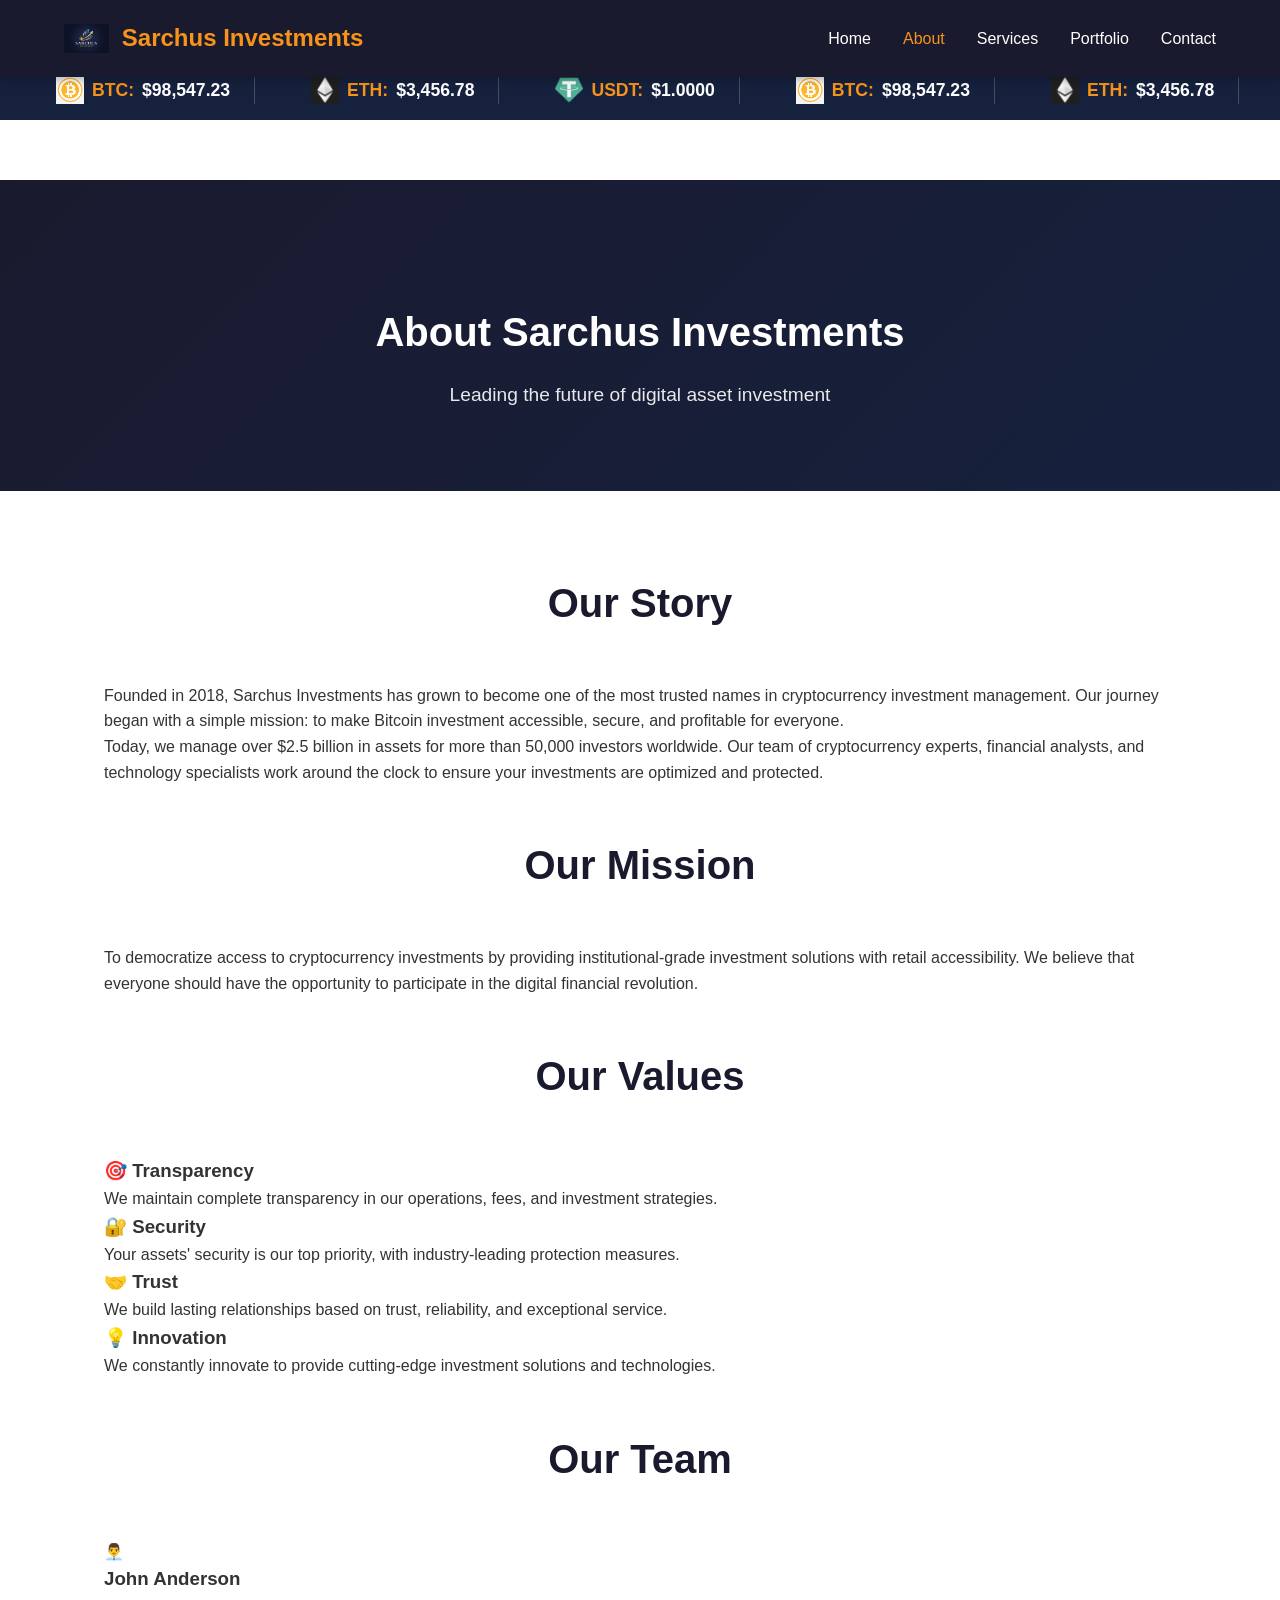
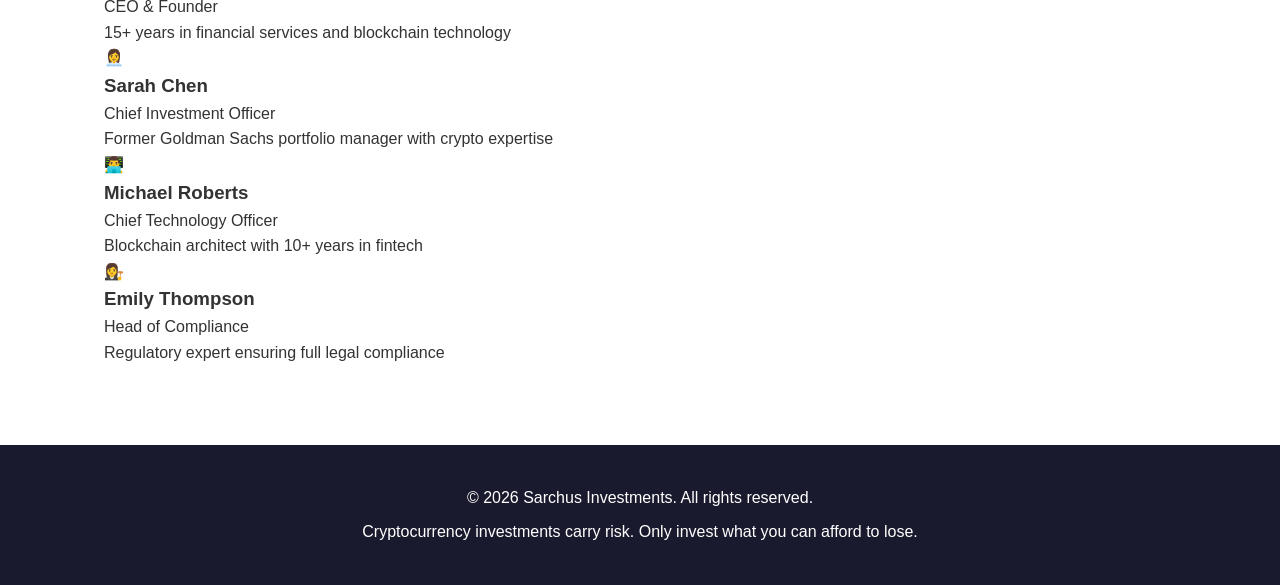
==== commit a79f8052: "Update about.html" ====
--- a/about.html
+++ b/about.html
@@ -29,23 +29,77 @@
         </div>
     </nav>
 
-    <div class="btc-price" id="cryptoPrices">     
-        <div class="crypto-price-item">
-            <img src="btc.png" alt="Bitcoin" class="crypto-icon">
-            <span class="crypto-name">BTC:</span>
-            <span id="btcPrice">Loading...</span>
+    <div class="btc-price" id="cryptoPrices">
+        <div class="btc-price-wrapper">
+            <!-- First set -->
+            <div class="btc-price-content">
+                <div class="crypto-price-item">
+                    <img src="btc.png" alt="Bitcoin" class="crypto-icon">
+                    <span class="crypto-name">BTC:</span>
+                    <span class="price-value" id="btcPrice">Loading...</span>
+                </div>
+                <div class="crypto-price-item">
+                    <img src="eth.png" alt="Ethereum" class="crypto-icon">
+                    <span class="crypto-name">ETH:</span>
+                    <span class="price-value" id="ethPrice">Loading...</span>
+                </div>
+                <div class="crypto-price-item">
+                    <img src="usdt.png" alt="USDT" class="crypto-icon">
+                    <span class="crypto-name">USDT:</span>
+                    <span class="price-value" id="usdtPrice">Loading...</span>
+                </div>
+                <div class="crypto-price-item">
+                    <img src="btc.png" alt="Bitcoin" class="crypto-icon">
+                    <span class="crypto-name">BTC:</span>
+                    <span class="price-value" id="btcPrice2">Loading...</span>
+                </div>
+                <div class="crypto-price-item">
+                    <img src="eth.png" alt="Ethereum" class="crypto-icon">
+                    <span class="crypto-name">ETH:</span>
+                    <span class="price-value" id="ethPrice2">Loading...</span>
+                </div>
+                <div class="crypto-price-item">
+                    <img src="usdt.png" alt="USDT" class="crypto-icon">
+                    <span class="crypto-name">USDT:</span>
+                    <span class="price-value" id="usdtPrice2">Loading...</span>
+                </div>
+            </div>
+            
+            <!-- Duplicate set for seamless loop -->
+            <div class="btc-price-content">
+                <div class="crypto-price-item">
+                    <img src="btc.png" alt="Bitcoin" class="crypto-icon">
+                    <span class="crypto-name">BTC:</span>
+                    <span class="price-value" id="btcPrice3">Loading...</span>
+                </div>
+                <div class="crypto-price-item">
+                    <img src="eth.png" alt="Ethereum" class="crypto-icon">
+                    <span class="crypto-name">ETH:</span>
+                    <span class="price-value" id="ethPrice3">Loading...</span>
+                </div>
+                <div class="crypto-price-item">
+                    <img src="usdt.png" alt="USDT" class="crypto-icon">
+                    <span class="crypto-name">USDT:</span>
+                    <span class="price-value" id="usdtPrice3">Loading...</span>
+                </div>
+                <div class="crypto-price-item">
+                    <img src="btc.png" alt="Bitcoin" class="crypto-icon">
+                    <span class="crypto-name">BTC:</span>
+                    <span class="price-value" id="btcPrice4">Loading...</span>
+                </div>
+                <div class="crypto-price-item">
+                    <img src="eth.png" alt="Ethereum" class="crypto-icon">
+                    <span class="crypto-name">ETH:</span>
+                    <span class="price-value" id="ethPrice4">Loading...</span>
+                </div>
+                <div class="crypto-price-item">
+                    <img src="usdt.png" alt="USDT" class="crypto-icon">
+                    <span class="crypto-name">USDT:</span>
+                    <span class="price-value" id="usdtPrice4">Loading...</span>
+                </div>
+            </div>
         </div>
-        <div class="crypto-price-item">
-            <img src="eth.png" alt="Ethereum" class="crypto-icon">
-            <span class="crypto-name">ETH:</span>
-            <span id="ethPrice">Loading...</span>
-        </div>
-        <div class="crypto-price-item">
-            <img src="usdt.png" alt="USDT" class="crypto-icon">
-            <span class="crypto-name">USDT:</span>
-            <span id="usdtPrice">Loading...</span>
-        </div>
-</div>
+    </div>
     <section class="page-header">
         <h1>About Sarchus Investments</h1>
         <p>Leading the future of digital asset investment</p>
@@ -123,3 +177,4 @@
 
 
 
+
--- a/styles.css
+++ b/styles.css
@@ -43,6 +43,7 @@
     gap: 0.8rem;
     text-decoration: none;
     transition: opacity 0.3s;
+    z-index: 1001;
 }
 
 .logo-link:hover {
@@ -70,18 +71,7 @@
     border: none;
     cursor: pointer;
     padding: 5px;
-}
-
-.mobile-menu-toggle.active span:nth-child(1) {
-    transform: rotate(45deg) translate(5px, 5px);
-}
-
-.mobile-menu-toggle.active span:nth-child(2) {
-    opacity: 0;
-}
-
-.mobile-menu-toggle.active span:nth-child(3) {
-    transform: rotate(-45deg) translate(7px, -6px);
+    z-index: 1001;
 }
 
 .mobile-menu-toggle span {
@@ -89,7 +79,19 @@
     height: 3px;
     background: white;
     border-radius: 2px;
-    transition: all 0.3s;
+    transition: all 0.3s ease;
+}
+
+.mobile-menu-toggle.active span:nth-child(1) {
+    transform: rotate(45deg) translate(5px, 5px);
+}
+
+.mobile-menu-toggle.active span:nth-child(2) {
+    opacity: 0;
+}
+
+.mobile-menu-toggle.active span:nth-child(3) {
+    transform: rotate(-45deg) translate(7px, -6px);
 }
 
 .nav-menu {
@@ -100,27 +102,6 @@
     padding: 0;
 }
 
-/* Desktop - Ensure hamburger is hidden and menu is visible */
-@media (min-width: 769px) {
-    .mobile-menu-toggle {
-        display: none !important;
-    }
-    
-    .nav-menu {
-        position: static !important;
-        flex-direction: row !important;
-        width: auto !important;
-        height: auto !important;
-        background: transparent !important;
-        padding: 0 !important;
-        left: auto !important;
-    }
-    
-    .nav-menu.active {
-        left: auto !important;
-    }
-}
-
 nav a {
     color: white;
     text-decoration: none;
@@ -156,46 +137,107 @@
     color: white !important;
 }
 
-/* Bitcoin Price Ticker */
+/* Mobile Menu Styles */
+@media (max-width: 768px) {
+    .mobile-menu-toggle {
+        display: flex;
+    }
+
+    .nav-menu {
+        position: fixed;
+        left: -100%;
+        top: 60px;
+        flex-direction: column;
+        background-color: var(--dark);
+        width: 100%;
+        text-align: center;
+        transition: left 0.3s ease;
+        box-shadow: 0 10px 27px rgba(0,0,0,0.05);
+        padding: 2rem 0;
+        gap: 0;
+    }
+
+    .nav-menu.active {
+        left: 0;
+    }
+
+    .nav-menu li {
+        padding: 1rem 0;
+        border-bottom: 1px solid rgba(255,255,255,0.1);
+    }
+
+    .nav-menu a {
+        display: block;
+        font-size: 1.1rem;
+    }
+}
+
+/* Bitcoin Price Ticker - Sliding Animation */
 .btc-price {
     background: var(--accent);
     color: white;
-    padding: 1rem;
+    padding: 1rem 0;
     text-align: center;
     font-size: 1.1rem;
     margin-top: 60px;
+    overflow: hidden;
+    position: relative;
+    width: 100%;
+}
+
+.btc-price-wrapper {
+    display: flex;
+    width: max-content;
+    animation: slide 25s linear infinite;
+}
+
+.btc-price-content {
     display: flex;
     align-items: center;
-    justify-content: center;
     gap: 2rem;
-    flex-wrap: wrap;
+    padding: 0 2rem;
+    white-space: nowrap;
+}
+
+@keyframes slide {
+    0% {
+        transform: translateX(0);
+    }
+    100% {
+        transform: translateX(-50%);
+    }
+}
+
+/* Pause animation on hover */
+.btc-price:hover .btc-price-wrapper {
+    animation-play-state: paused;
 }
 
 .crypto-price-item {
-    display: flex;
+    display: inline-flex;
     align-items: center;
     gap: 0.5rem;
+    padding: 0 1.5rem;
+    border-right: 1px solid rgba(255, 255, 255, 0.2);
 }
 
 .crypto-icon {
     width: 28px;
     height: 28px;
     object-fit: contain;
-    animation: pulse 2s infinite;
+    flex-shrink: 0;
 }
 
 .crypto-name {
     font-weight: bold;
     color: var(--primary);
-}
-
-@keyframes pulse {
-    0%, 100% {
-        transform: scale(1);
-    }
-    50% {
-        transform: scale(1.05);
-    }
+    flex-shrink: 0;
+}
+
+.price-value {
+    font-weight: 600;
+    color: #ffffff;
+    flex-shrink: 0;
 }
 
 /* Hero Section */
@@ -378,439 +420,6 @@
     margin-right: 0.5rem;
 }
 
-/* About Page Styles */
-.about-content {
-    max-width: 900px;
-    margin: 0 auto;
-}
-
-.about-content p {
-    margin-bottom: 1.5rem;
-    font-size: 1.1rem;
-    line-height: 1.8;
-}
-
-.values-grid {
-    display: grid;
-    grid-template-columns: repeat(auto-fit, minmax(250px, 1fr));
-    gap: 2rem;
-    margin-top: 2rem;
-}
-
-.value-card {
-    background: white;
-    padding: 2rem;
-    border-radius: 10px;
-    box-shadow: 0 5px 15px rgba(0,0,0,0.1);
-}
-
-.value-card h3 {
-    font-size: 1.5rem;
-    margin-bottom: 1rem;
-    color: var(--dark);
-}
-
-.team-grid {
-    display: grid;
-    grid-template-columns: repeat(auto-fit, minmax(250px, 1fr));
-    gap: 2rem;
-    margin-top: 2rem;
-}
-
-.team-member {
-    background: white;
-    padding: 2rem;
-    border-radius: 10px;
-    box-shadow: 0 5px 15px rgba(0,0,0,0.1);
-    text-align: center;
-}
-
-.team-avatar {
-    font-size: 4rem;
-    margin-bottom: 1rem;
-}
-
-.team-role {
-    color: var(--primary);
-    font-weight: bold;
-    margin: 0.5rem 0;
-}
-
-/* Services Page Styles */
-.services-grid {
-    display: grid;
-    gap: 3rem;
-}
-
-.service-detail {
-    background: white;
-    padding: 2.5rem;
-    border-radius: 10px;
-    box-shadow: 0 5px 15px rgba(0,0,0,0.1);
-}
-
-.service-icon {
-    font-size: 4rem;
-    margin-bottom: 1rem;
-}
-
-.service-detail h2 {
-    color: var(--dark);
-    margin-bottom: 1rem;
-    text-align: left;
-    font-size: 1.8rem;
-}
-
-.service-detail p {
-    margin-bottom: 1.5rem;
-    line-height: 1.8;
-}
-
-.service-list {
-    list-style: none;
-    margin: 1.5rem 0;
-}
-
-.service-list li {
-    padding: 0.5rem 0;
-    padding-left: 1.5rem;
-    position: relative;
-}
-
-.service-list li:before {
-    content: "✓";
-    color: var(--primary);
-    position: absolute;
-    left: 0;
-    font-weight: bold;
-}
-
-.process-steps {
-    display: grid;
-    grid-template-columns: repeat(auto-fit, minmax(200px, 1fr));
-    gap: 2rem;
-    margin-top: 3rem;
-}
-
-.step {
-    text-align: center;
-    padding: 2rem;
-}
-
-.step-number {
-    width: 60px;
-    height: 60px;
-    background: var(--primary);
-    color: white;
-    border-radius: 50%;
-    display: flex;
-    align-items: center;
-    justify-content: center;
-    font-size: 1.5rem;
-    font-weight: bold;
-    margin: 0 auto 1rem;
-}
-
-/* Portfolio Page Styles */
-.portfolio-summary {
-    display: grid;
-    grid-template-columns: repeat(auto-fit, minmax(250px, 1fr));
-    gap: 2rem;
-    margin-bottom: 3rem;
-}
-
-.summary-card {
-    background: white;
-    padding: 2rem;
-    border-radius: 10px;
-    box-shadow: 0 5px 15px rgba(0,0,0,0.1);
-}
-
-.summary-card h3 {
-    font-size: 1rem;
-    color: #666;
-    margin-bottom: 1rem;
-}
-
-.portfolio-value {
-    font-size: 2rem;
-    font-weight: bold;
-    color: var(--dark);
-    margin-bottom: 0.5rem;
-}
-
-.change {
-    font-size: 1rem;
-    padding: 0.3rem 0.8rem;
-    border-radius: 5px;
-    background: #f0f0f0;
-}
-
-.change.positive {
-    color: #27ae60;
-    background: #d5f4e6;
-}
-
-.change.negative {
-    color: #e74c3c;
-    background: #fadbd8;
-}
-
-.portfolio-calculator {
-    background: white;
-    padding: 2.5rem;
-    border-radius: 10px;
-    box-shadow: 0 5px 15px rgba(0,0,0,0.1);
-    margin-bottom: 3rem;
-}
-
-.calculator-inputs {
-    display: grid;
-    gap: 1.5rem;
-}
-
-.input-group {
-    display: flex;
-    flex-direction: column;
-}
-
-.input-group label {
-    margin-bottom: 0.5rem;
-    font-weight: 600;
-}
-
-.input-group input {
-    padding: 12px;
-    border: 1px solid #ddd;
-    border-radius: 5px;
-    font-size: 1rem;
-}
-
-.calculator-result {
-    margin-top: 2rem;
-    padding: 2rem;
-    background: var(--light);
-    border-radius: 10px;
-}
-
-.result-grid {
-    display: grid;
-    gap: 1rem;
-    margin-top: 1rem;
-}
-
-.result-item {
-    display: flex;
-    justify-content: space-between;
-    padding: 1rem;
-    background: white;
-    border-radius: 5px;
-}
-
-.result-label {
-    font-weight: 600;
-}
-
-.result-value {
-    font-size: 1.2rem;
-    font-weight: bold;
-}
-
-.market-info {
-    background: white;
-    padding: 2.5rem;
-    border-radius: 10px;
-    box-shadow: 0 5px 15px rgba(0,0,0,0.1);
-    margin-bottom: 3rem;
-}
-
-.market-stats {
-    display: grid;
-    grid-template-columns: repeat(auto-fit, minmax(200px, 1fr));
-    gap: 2rem;
-    margin-top: 2rem;
-}
-
-.market-stat {
-    text-align: center;
-    padding: 1.5rem;
-    background: var(--light);
-    border-radius: 10px;
-}
-
-.market-stat h4 {
-    color: #666;
-    margin-bottom: 0.5rem;
-}
-
-.market-stat p {
-    font-size: 1.5rem;
-    font-weight: bold;
-    color: var(--primary);
-}
-
-.demo-notice {
-    background: #fff3cd;
-    border: 2px solid #ffc107;
-    padding: 2rem;
-    border-radius: 10px;
-    text-align: center;
-}
-
-.demo-notice h3 {
-    color: #856404;
-    margin-bottom: 1rem;
-}
-
-.demo-notice a {
-    color: var(--primary);
-    text-decoration: none;
-    font-weight: bold;
-}
-
-/* Contact Page Styles */
-.contact-container {
-    display: grid;
-    grid-template-columns: 1fr 2fr;
-    gap: 3rem;
-}
-
-.contact-info {
-    background: white;
-    padding: 2rem;
-    border-radius: 10px;
-    box-shadow: 0 5px 15px rgba(0,0,0,0.1);
-    height: fit-content;
-}
-
-.info-item {
-    display: flex;
-    gap: 1rem;
-    margin-bottom: 2rem;
-    padding-bottom: 2rem;
-    border-bottom: 1px solid #eee;
-}
-
-.info-icon {
-    font-size: 2rem;
-}
-
-.info-item h3 {
-    color: var(--dark);
-    margin-bottom: 0.5rem;
-}
-
-.social-links {
-    margin-top: 2rem;
-}
-
-.social-icons {
-    display: flex;
-    gap: 1rem;
-    margin-top: 1rem;
-}
-
-.social-icon {
-    padding: 0.8rem 1.5rem;
-    background: var(--primary);
-    color: white;
-    text-decoration: none;
-    border-radius: 5px;
-    transition: transform 0.3s;
-}
-
-.social-icon:hover {
-    transform: translateY(-3px);
-}
-
-.contact-form-container {
-    background: white;
-    padding: 2.5rem;
-    border-radius: 10px;
-    box-shadow: 0 5px 15px rgba(0,0,0,0.1);
-}
-
-.contact-form {
-    display: grid;
-    gap: 1.5rem;
-}
-
-.form-row {
-    display: grid;
-    grid-template-columns: 1fr 1fr;
-    gap: 1rem;
-}
-
-.form-group {
-    display: flex;
-    flex-direction: column;
-}
-
-.form-group label {
-    margin-bottom: 0.5rem;
-    font-weight: 600;
-}
-
-.form-group input,
-.form-group textarea,
-.form-group select {
-    padding: 12px;
-    border: 1px solid #ddd;
-    border-radius: 5px;
-    font-size: 1rem;
-}
-
-.form-group textarea {
-    resize: vertical;
-}
-
-.checkbox-group {
-    flex-direction: row;
-    align-items: center;
-}
-
-.checkbox-group input[type="checkbox"] {
-    width: auto;
-    margin-right: 0.5rem;
-}
-
-.checkbox-group a {
-    color: var(--primary);
-    text-decoration: none;
-}
-
-.success-message {
-    background: #d4edda;
-    border: 2px solid #28a745;
-    padding: 2rem;
-    border-radius: 10px;
-    text-align: center;
-}
-
-.success-message h3 {
-    color: #155724;
-    margin-bottom: 1rem;
-}
-
-.faq-container {
-    display: grid;
-    gap: 2rem;
-    max-width: 900px;
-    margin: 0 auto;
-}
-
-.faq-item {
-    background: white;
-    padding: 2rem;
-    border-radius: 10px;
-    box-shadow: 0 5px 15px rgba(0,0,0,0.1);
-}
-
-.faq-item h3 {
-    color: var(--dark);
-    margin-bottom: 1rem;
-}
-
 /* Footer */
 footer {
     background: var(--dark);
@@ -840,33 +449,37 @@
     .hero h1 {
         font-size: 2rem;
     }
-    
-    nav ul {
-        gap: 1rem;
-        font-size: 0.9rem;
-    }
 
     .stats {
         margin-top: 0;
     }
 
-    .contact-container {
-        grid-template-columns: 1fr;
-    }
-
-    .form-row {
-        grid-template-columns: 1fr;
+    .logo-text {
+        font-size: 1.2rem;
+    }
+
+    .btc-price {
+        font-size: 0.9rem;
+    }
+
+    .btc-price-wrapper {
+        animation: slide 20s linear infinite;
+    }
+
+    .crypto-price-item {
+        gap: 0.3rem;
+        padding: 0 1rem;
+    }
+
+    .crypto-icon {
+        width: 22px;
+        height: 22px;
     }
 }
 
 @media (max-width: 480px) {
-    .logo {
-        font-size: 1.4rem;
-    }
-
-    nav ul {
-        gap: 0.5rem;
-        font-size: 0.8rem;
+    .logo-text {
+        font-size: 1rem;
     }
 
     .hero h1 {
@@ -876,4 +489,27 @@
     .hero p {
         font-size: 1rem;
     }
-}
+
+    .btc-price {
+        font-size: 0.8rem;
+    }
+
+    .btc-price-wrapper {
+        animation: slide 18s linear infinite;
+    }
+
+    .btc-price-content {
+        gap: 1.5rem;
+        padding: 0 1rem;
+    }
+
+    .crypto-price-item {
+        gap: 0.25rem;
+        padding: 0 0.8rem;
+    }
+
+    .crypto-icon {
+        width: 20px;
+        height: 20px;
+    }
+}
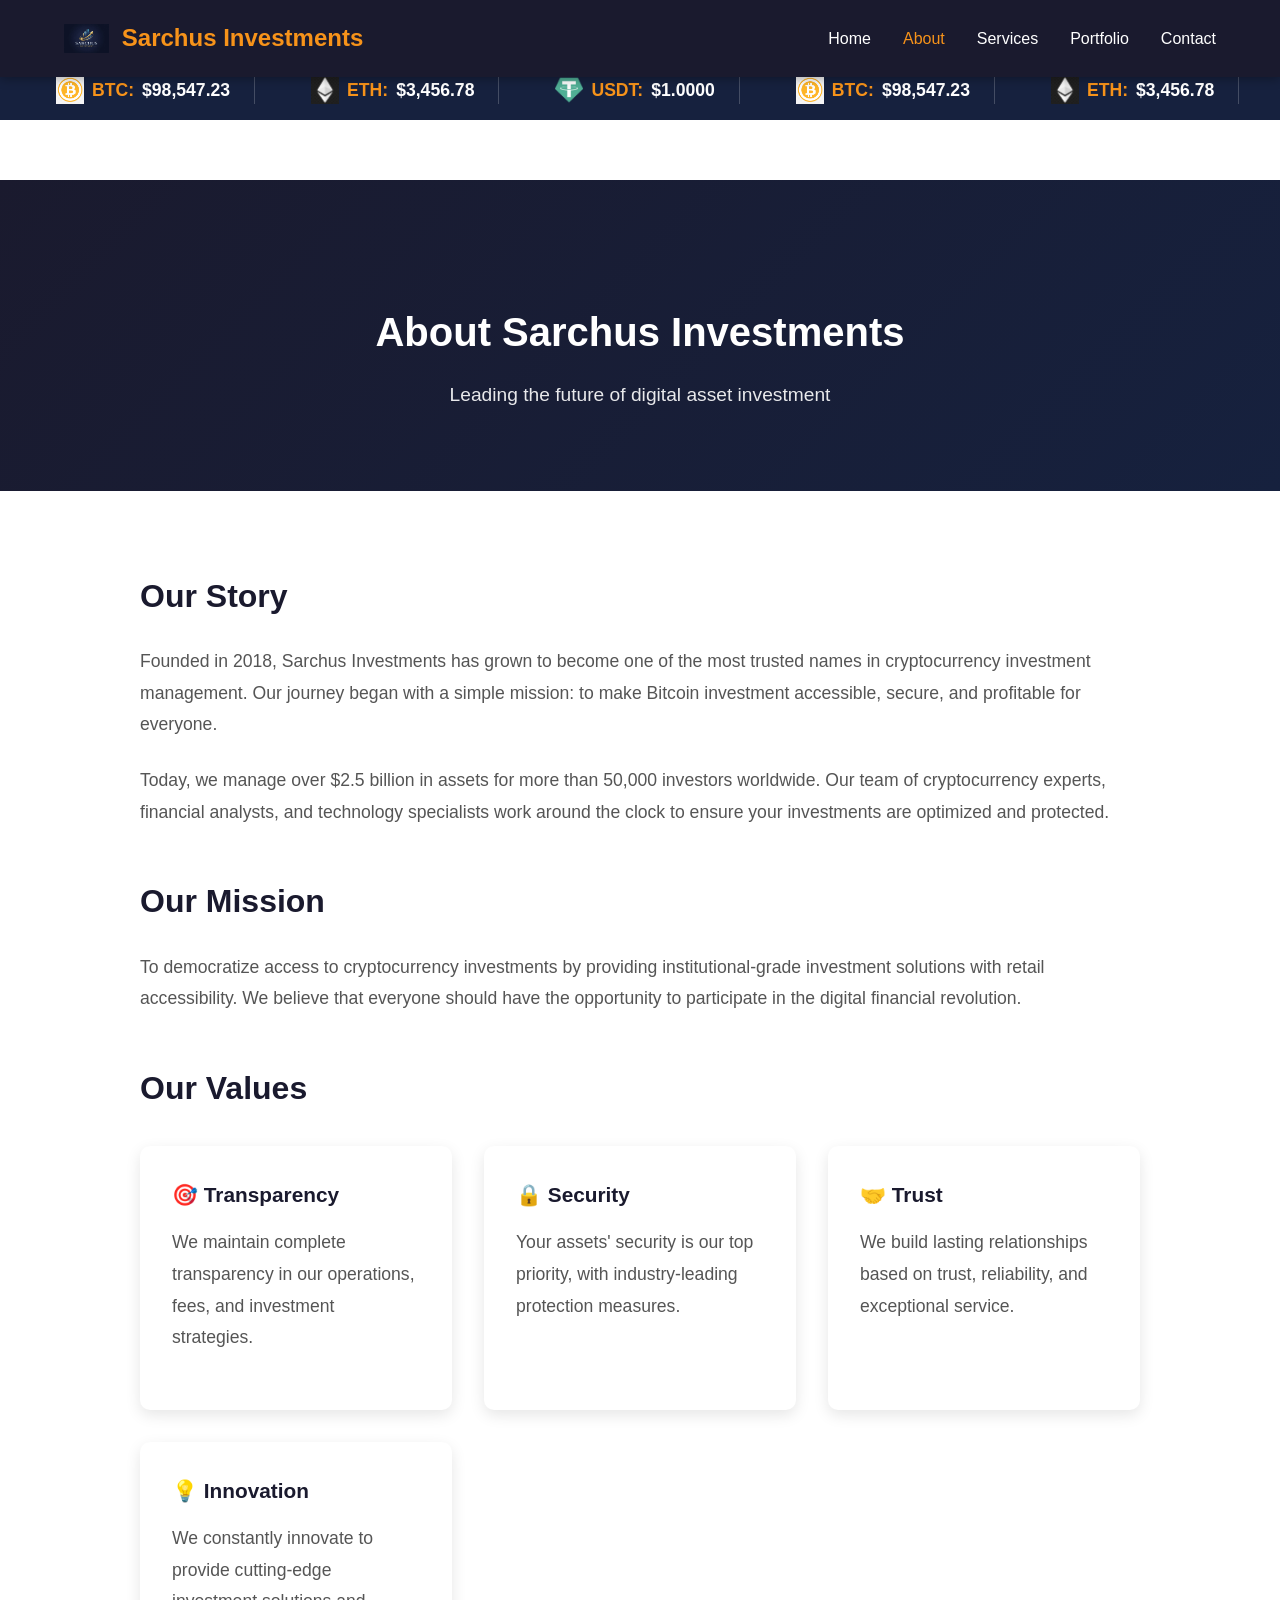
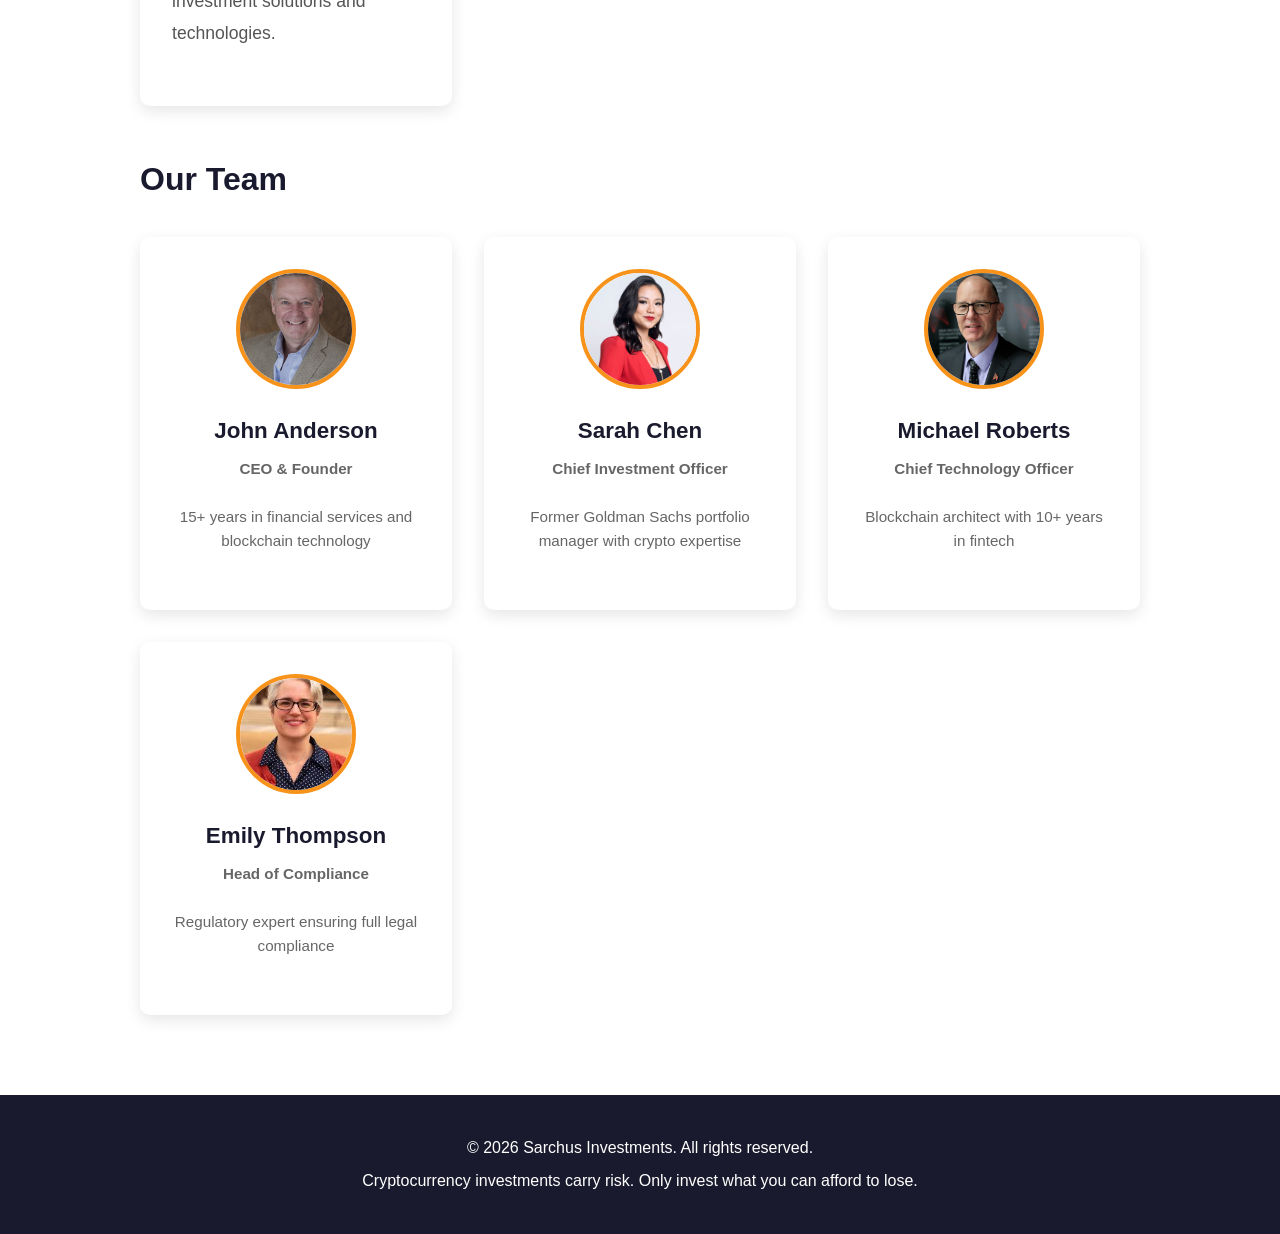
==== commit 3632bc81: "Update about.html" ====
--- a/about.html
+++ b/about.html
@@ -122,7 +122,7 @@
                     <p>We maintain complete transparency in our operations, fees, and investment strategies.</p>
                 </div>
                 <div class="value-card">
-                    <h3>🔐 Security</h3>
+                    <h3>🔒 Security</h3>
                     <p>Your assets' security is our top priority, with industry-leading protection measures.</p>
                 </div>
                 <div class="value-card">
@@ -138,25 +138,33 @@
             <h2 style="margin-top: 3rem;">Our Team</h2>
             <div class="team-grid">
                 <div class="team-member">
-                    <div class="team-avatar">👨‍💼</div>
+                    <div class="team-avatar">
+                        <img src="JohnAnderson.png" alt="John Anderson">
+                    </div>
                     <h3>John Anderson</h3>
                     <p class="team-role">CEO & Founder</p>
                     <p>15+ years in financial services and blockchain technology</p>
                 </div>
                 <div class="team-member">
-                    <div class="team-avatar">👩‍💼</div>
+                    <div class="team-avatar">
+                        <img src="SarahChen.png" alt="Sarah Chen">
+                    </div>
                     <h3>Sarah Chen</h3>
                     <p class="team-role">Chief Investment Officer</p>
                     <p>Former Goldman Sachs portfolio manager with crypto expertise</p>
                 </div>
                 <div class="team-member">
-                    <div class="team-avatar">👨‍💻</div>
+                    <div class="team-avatar">
+                        <img src="MichaelRoberts.png" alt="Michael Roberts">
+                    </div>
                     <h3>Michael Roberts</h3>
                     <p class="team-role">Chief Technology Officer</p>
                     <p>Blockchain architect with 10+ years in fintech</p>
                 </div>
                 <div class="team-member">
-                    <div class="team-avatar">👩‍⚖️</div>
+                    <div class="team-avatar">
+                        <img src="EmilyThompson.png" alt="Emily Thompson">
+                    </div>
                     <h3>Emily Thompson</h3>
                     <p class="team-role">Head of Compliance</p>
                     <p>Regulatory expert ensuring full legal compliance</p>
@@ -174,7 +182,3 @@
 </body>
 
 </html>
-
-
-
-
--- a/styles.css
+++ b/styles.css
@@ -111,30 +111,6 @@
 nav a:hover,
 nav a.active {
     color: var(--primary);
-}
-
-.nav-login {
-    padding: 0.5rem 1.2rem;
-    border: 2px solid var(--primary);
-    border-radius: 5px;
-    transition: all 0.3s;
-}
-
-.nav-login:hover {
-    background: var(--primary);
-    color: white !important;
-}
-
-.nav-register {
-    padding: 0.5rem 1.2rem;
-    background: var(--primary);
-    border-radius: 5px;
-    transition: all 0.3s;
-}
-
-.nav-register:hover {
-    background: #d47e16;
-    color: white !important;
 }
 
 /* Mobile Menu Styles */
@@ -208,7 +184,6 @@
     }
 }
 
-/* Pause animation on hover */
 .btc-price:hover .btc-price-wrapper {
     animation-play-state: paused;
 }
@@ -334,6 +309,554 @@
     color: var(--dark);
 }
 
+/* About Content */
+.about-content {
+    max-width: 1000px;
+    margin: 0 auto;
+}
+
+.about-content h2 {
+    font-size: 2rem;
+    color: var(--dark);
+    margin-bottom: 1.5rem;
+    text-align: left;
+}
+
+.about-content p {
+    font-size: 1.1rem;
+    line-height: 1.8;
+    margin-bottom: 1.5rem;
+    color: #555;
+}
+
+/* Values Grid */
+.values-grid {
+    display: grid;
+    grid-template-columns: repeat(auto-fit, minmax(250px, 1fr));
+    gap: 2rem;
+    margin-top: 2rem;
+}
+
+.value-card {
+    background: white;
+    padding: 2rem;
+    border-radius: 10px;
+    box-shadow: 0 5px 15px rgba(0,0,0,0.1);
+    transition: transform 0.3s;
+}
+
+.value-card:hover {
+    transform: translateY(-5px);
+}
+
+.value-card h3 {
+    color: var(--dark);
+    margin-bottom: 1rem;
+    font-size: 1.3rem;
+}
+
+/* Team Grid */
+.team-grid {
+    display: grid;
+    grid-template-columns: repeat(auto-fit, minmax(250px, 1fr));
+    gap: 2rem;
+    margin-top: 2rem;
+}
+
+.team-member {
+    background: white;
+    padding: 2rem;
+    border-radius: 10px;
+    box-shadow: 0 5px 15px rgba(0,0,0,0.1);
+    text-align: center;
+    transition: transform 0.3s;
+}
+
+.team-member:hover {
+    transform: translateY(-5px);
+}
+
+.team-avatar {
+    width: 120px;
+    height: 120px;
+    margin: 0 auto 1.5rem;
+    border-radius: 50%;
+    overflow: hidden;
+    border: 4px solid var(--primary);
+}
+
+.team-avatar img {
+    width: 100%;
+    height: 100%;
+    object-fit: cover;
+}
+
+.team-member h3 {
+    color: var(--dark);
+    margin-bottom: 0.5rem;
+    font-size: 1.4rem;
+}
+
+.team-role {
+    color: var(--primary);
+    font-weight: bold;
+    margin-bottom: 1rem;
+    font-size: 1rem;
+}
+
+.team-member p {
+    color: #666;
+    font-size: 0.95rem;
+    line-height: 1.6;
+}
+
+/* Contact Container */
+.contact-container {
+    display: grid;
+    grid-template-columns: 1fr 1.5fr;
+    gap: 3rem;
+    max-width: 1200px;
+    margin: 0 auto;
+}
+
+.contact-info h2 {
+    text-align: left;
+    font-size: 2rem;
+    margin-bottom: 2rem;
+}
+
+.info-item {
+    display: flex;
+    gap: 1.5rem;
+    margin-bottom: 2rem;
+    padding: 1.5rem;
+    background: white;
+    border-radius: 10px;
+    box-shadow: 0 3px 10px rgba(0,0,0,0.1);
+}
+
+.info-icon {
+    font-size: 2rem;
+    min-width: 50px;
+}
+
+.info-item h3 {
+    color: var(--dark);
+    margin-bottom: 0.5rem;
+    font-size: 1.2rem;
+}
+
+.info-item p {
+    color: #666;
+    line-height: 1.6;
+}
+
+.social-links {
+    margin-top: 2rem;
+}
+
+.social-links h3 {
+    margin-bottom: 1rem;
+    color: var(--dark);
+}
+
+.social-icons {
+    display: flex;
+    gap: 1rem;
+    flex-wrap: wrap;
+}
+
+.social-icon {
+    padding: 0.5rem 1rem;
+    background: var(--primary);
+    color: white;
+    text-decoration: none;
+    border-radius: 5px;
+    transition: transform 0.3s;
+}
+
+.social-icon:hover {
+    transform: translateY(-3px);
+}
+
+/* Contact Form */
+.contact-form-container h2 {
+    text-align: left;
+    font-size: 2rem;
+    margin-bottom: 2rem;
+}
+
+.contact-form {
+    background: white;
+    padding: 2rem;
+    border-radius: 10px;
+    box-shadow: 0 5px 15px rgba(0,0,0,0.1);
+}
+
+.form-row {
+    display: grid;
+    grid-template-columns: 1fr 1fr;
+    gap: 1rem;
+}
+
+.form-group {
+    margin-bottom: 1.5rem;
+}
+
+.form-group label {
+    display: block;
+    margin-bottom: 0.5rem;
+    color: var(--dark);
+    font-weight: 500;
+}
+
+.form-group input,
+.form-group select,
+.form-group textarea {
+    width: 100%;
+    padding: 0.8rem;
+    border: 1px solid #ddd;
+    border-radius: 5px;
+    font-size: 1rem;
+    transition: border-color 0.3s;
+}
+
+.form-group input:focus,
+.form-group select:focus,
+.form-group textarea:focus {
+    outline: none;
+    border-color: var(--primary);
+}
+
+.checkbox-group label {
+    display: flex;
+    align-items: center;
+    gap: 0.5rem;
+    cursor: pointer;
+}
+
+.checkbox-group input[type="checkbox"] {
+    width: auto;
+}
+
+.checkbox-group a {
+    color: var(--primary);
+}
+
+.success-message {
+    background: #d4edda;
+    border: 1px solid #c3e6cb;
+    color: #155724;
+    padding: 2rem;
+    border-radius: 10px;
+    margin-top: 2rem;
+}
+
+.success-message h3 {
+    margin-bottom: 1rem;
+}
+
+/* FAQ Container */
+.faq-container {
+    max-width: 800px;
+    margin: 0 auto;
+}
+
+.faq-item {
+    background: white;
+    padding: 2rem;
+    border-radius: 10px;
+    margin-bottom: 1.5rem;
+    box-shadow: 0 3px 10px rgba(0,0,0,0.1);
+}
+
+.faq-item h3 {
+    color: var(--dark);
+    margin-bottom: 1rem;
+    font-size: 1.2rem;
+}
+
+.faq-item p {
+    color: #666;
+    line-height: 1.7;
+}
+
+/* Portfolio Styles */
+.portfolio-summary {
+    display: grid;
+    grid-template-columns: repeat(auto-fit, minmax(250px, 1fr));
+    gap: 2rem;
+    margin-bottom: 3rem;
+}
+
+.summary-card {
+    background: white;
+    padding: 2rem;
+    border-radius: 10px;
+    box-shadow: 0 5px 15px rgba(0,0,0,0.1);
+}
+
+.summary-card h3 {
+    color: #666;
+    font-size: 1rem;
+    margin-bottom: 1rem;
+}
+
+.portfolio-value {
+    font-size: 2rem;
+    color: var(--dark);
+    font-weight: bold;
+    margin-bottom: 0.5rem;
+}
+
+.change {
+    font-size: 1rem;
+    font-weight: 600;
+}
+
+.change.positive {
+    color: #28a745;
+}
+
+.change.negative {
+    color: #dc3545;
+}
+
+/* Portfolio Calculator */
+.portfolio-calculator {
+    background: white;
+    padding: 2rem;
+    border-radius: 10px;
+    box-shadow: 0 5px 15px rgba(0,0,0,0.1);
+    margin-bottom: 3rem;
+}
+
+.portfolio-calculator h2 {
+    text-align: left;
+    font-size: 1.8rem;
+    margin-bottom: 2rem;
+}
+
+.calculator-inputs {
+    display: grid;
+    grid-template-columns: repeat(auto-fit, minmax(250px, 1fr));
+    gap: 1.5rem;
+    align-items: end;
+}
+
+.input-group {
+    display: flex;
+    flex-direction: column;
+}
+
+.input-group label {
+    margin-bottom: 0.5rem;
+    color: var(--dark);
+    font-weight: 500;
+}
+
+.input-group input {
+    padding: 0.8rem;
+    border: 1px solid #ddd;
+    border-radius: 5px;
+    font-size: 1rem;
+}
+
+.calculator-result {
+    background: var(--light);
+    padding: 2rem;
+    border-radius: 10px;
+    margin-top: 2rem;
+}
+
+.calculator-result h3 {
+    margin-bottom: 1.5rem;
+    color: var(--dark);
+}
+
+.result-grid {
+    display: grid;
+    grid-template-columns: repeat(auto-fit, minmax(200px, 1fr));
+    gap: 1.5rem;
+}
+
+.result-item {
+    display: flex;
+    flex-direction: column;
+    gap: 0.5rem;
+}
+
+.result-label {
+    color: #666;
+    font-size: 0.9rem;
+}
+
+.result-value {
+    font-size: 1.5rem;
+    font-weight: bold;
+    color: var(--dark);
+}
+
+/* Market Info */
+.market-info {
+    background: white;
+    padding: 2rem;
+    border-radius: 10px;
+    box-shadow: 0 5px 15px rgba(0,0,0,0.1);
+    margin-bottom: 3rem;
+}
+
+.market-info h2 {
+    text-align: left;
+    font-size: 1.8rem;
+    margin-bottom: 2rem;
+}
+
+.market-stats {
+    display: grid;
+    grid-template-columns: repeat(auto-fit, minmax(200px, 1fr));
+    gap: 2rem;
+}
+
+.market-stat {
+    text-align: center;
+    padding: 1.5rem;
+    background: var(--light);
+    border-radius: 10px;
+}
+
+.market-stat h4 {
+    color: #666;
+    margin-bottom: 0.5rem;
+    font-size: 1rem;
+}
+
+.market-stat p {
+    font-size: 1.5rem;
+    font-weight: bold;
+    color: var(--dark);
+}
+
+/* Demo Notice */
+.demo-notice {
+    background: #fff3cd;
+    border: 2px solid #ffc107;
+    padding: 2rem;
+    border-radius: 10px;
+    text-align: center;
+}
+
+.demo-notice h3 {
+    color: var(--dark);
+    margin-bottom: 1rem;
+}
+
+.demo-notice p {
+    margin-bottom: 1.5rem;
+    color: #666;
+}
+
+.demo-notice a {
+    color: var(--primary);
+}
+
+/* Services Grid */
+.services-grid {
+    display: grid;
+    grid-template-columns: repeat(auto-fit, minmax(350px, 1fr));
+    gap: 2rem;
+}
+
+.service-detail {
+    background: white;
+    padding: 2rem;
+    border-radius: 10px;
+    box-shadow: 0 5px 15px rgba(0,0,0,0.1);
+    transition: transform 0.3s;
+}
+
+.service-detail:hover {
+    transform: translateY(-5px);
+}
+
+.service-icon {
+    font-size: 3rem;
+    margin-bottom: 1rem;
+}
+
+.service-detail h2 {
+    text-align: left;
+    font-size: 1.5rem;
+    color: var(--dark);
+    margin-bottom: 1rem;
+}
+
+.service-detail p {
+    color: #666;
+    line-height: 1.7;
+    margin-bottom: 1.5rem;
+}
+
+.service-list {
+    list-style: none;
+    margin: 1.5rem 0;
+}
+
+.service-list li {
+    padding: 0.5rem 0;
+    color: #666;
+    position: relative;
+    padding-left: 1.5rem;
+}
+
+.service-list li:before {
+    content: "✓";
+    color: var(--primary);
+    font-weight: bold;
+    position: absolute;
+    left: 0;
+}
+
+/* Process Steps */
+.process-steps {
+    display: grid;
+    grid-template-columns: repeat(auto-fit, minmax(200px, 1fr));
+    gap: 2rem;
+    margin-top: 2rem;
+}
+
+.step {
+    text-align: center;
+    padding: 2rem;
+    background: white;
+    border-radius: 10px;
+    box-shadow: 0 3px 10px rgba(0,0,0,0.1);
+}
+
+.step-number {
+    width: 60px;
+    height: 60px;
+    background: var(--primary);
+    color: white;
+    border-radius: 50%;
+    display: flex;
+    align-items: center;
+    justify-content: center;
+    font-size: 1.5rem;
+    font-weight: bold;
+    margin: 0 auto 1rem;
+}
+
+.step h3 {
+    color: var(--dark);
+    margin-bottom: 0.5rem;
+}
+
+.step p {
+    color: #666;
+    font-size: 0.95rem;
+}
+
 /* Features */
 .features {
     display: grid;
@@ -445,6 +968,16 @@
 }
 
 /* Responsive Design */
+@media (max-width: 968px) {
+    .contact-container {
+        grid-template-columns: 1fr;
+    }
+
+    .services-grid {
+        grid-template-columns: 1fr;
+    }
+}
+
 @media (max-width: 768px) {
     .hero h1 {
         font-size: 2rem;
@@ -475,6 +1008,14 @@
         width: 22px;
         height: 22px;
     }
+
+    .form-row {
+        grid-template-columns: 1fr;
+    }
+
+    .calculator-inputs {
+        grid-template-columns: 1fr;
+    }
 }
 
 @media (max-width: 480px) {
@@ -512,4 +1053,12 @@
         width: 20px;
         height: 20px;
     }
-}
+
+    .section h2 {
+        font-size: 1.8rem;
+    }
+
+    .page-header h1 {
+        font-size: 1.8rem;
+    }
+}
